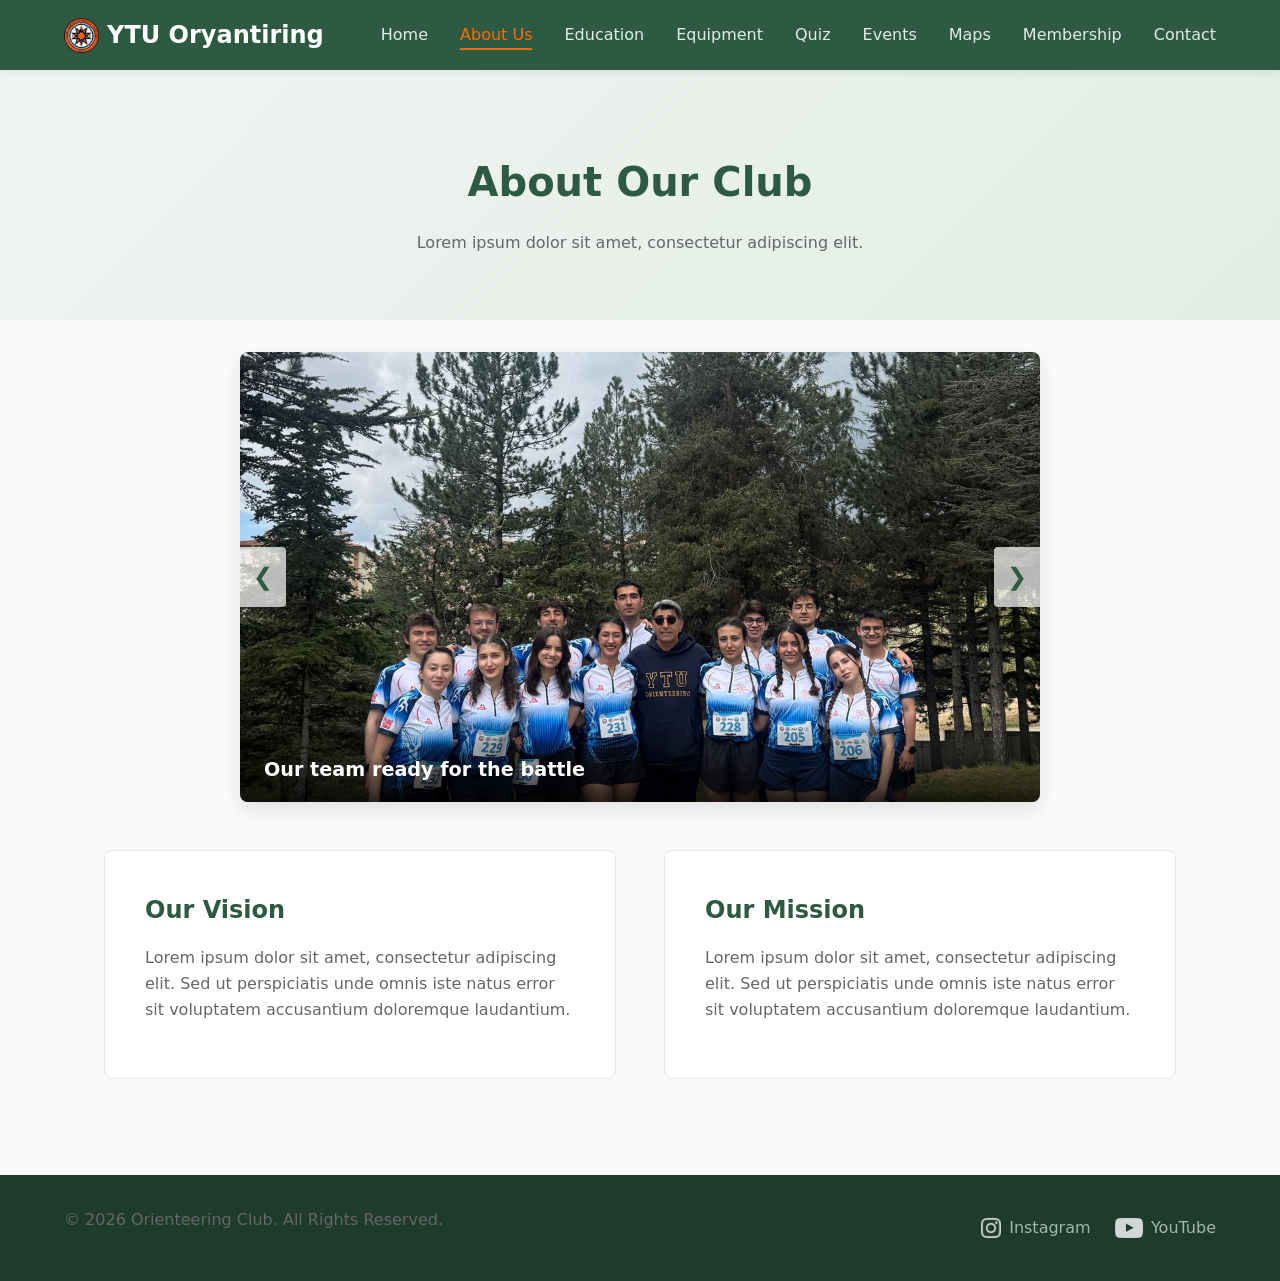
==== about.html @ f417ed13 "Update footer and add image slider on about page" ====
<!doctype html>
<html lang="en">
  <head>
    <meta charset="UTF-8" />
    <meta name="viewport" content="width=device-width, initial-scale=1.0" />
    <meta
      name="description"
      content="Learn more about our Orienteering Club, our vision, mission, and the team."
    />
    <title>Orienteering Club - About Us</title>
    <link rel="stylesheet" href="css/style.css" />
  </head>
  <body>
    <div id="global-header"></div>

    <main id="main-content">
      <section class="about-header">
        <h1>About Our Club</h1>
        <p>Lorem ipsum dolor sit amet, consectetur adipiscing elit.</p>
      </section>

      <section class="club-gallery">
        <div class="slider-container">
          <div class="slider-wrapper">
            <div class="slide">
              <img src="assets/images/event-team.jpeg" alt="Club Activity 1" />
              <div class="slide-caption">Our team ready for the battle</div>
            </div>
            <div class="slide">
              <img src="assets/images/stand-day.jpeg" alt="Club Activity 2" />
              <div class="slide-caption">Meet us at our stand</div>
            </div>
            <div class="slide">
              <img src="assets/images/together.jpeg" alt="Club Activity 3" />
              <div class="slide-caption">Being closer with Nature</div>
            </div>
            <div class="slide">
              <img
                src="assets/images/ytu-orienting-maps.jpeg"
                alt="Club Activity 4"
              />
              <div class="slide-caption">Lets catch the flag !</div>
            </div>
          </div>

          <button class="slider-btn btn-left" aria-label="Previous Slide">
            &#10094;
          </button>
          <button class="slider-btn btn-right" aria-label="Next Slide">
            &#10095;
          </button>
        </div>
      </section>

      <section class="vision-mission">
        <div class="vision">
          <h2>Our Vision</h2>
          <p>
            Lorem ipsum dolor sit amet, consectetur adipiscing elit. Sed ut
            perspiciatis unde omnis iste natus error sit voluptatem accusantium
            doloremque laudantium.
          </p>
        </div>
        <div class="mission">
          <h2>Our Mission</h2>
          <p>
            Lorem ipsum dolor sit amet, consectetur adipiscing elit. Sed ut
            perspiciatis unde omnis iste natus error sit voluptatem accusantium
            doloremque laudantium.
          </p>
        </div>
      </section>
    </main>

    <div id="global-footer"></div>

    <script src="js/main.js"></script>
    <script src="js/about.js"></script>
  </body>
</html>
---- css/style.css ----
/* ==========================================================================
   1. DESIGN SYSTEM VARIABLES & RESET
   ========================================================================== */
:root {
  /* Color Palette (Outdoor & Orienteering Theme) */
  --primary-color: #2e5a44; /* Forest Green */
  --primary-dark: #1e3b2d;
  --accent-color: #ff6b00; /* Control Flag Orange */
  --accent-hover: #e05e00;
  --bg-color: #fafafa; /* Clean light grey */
  --surface-color: #ffffff;
  --text-color: #333333; /* Charcoal for readability */
  --text-muted: #666666;
  --border-color: #e5e7eb;

  /* Typography & Layout defaults */
  --font-main: "Inter", system-ui, -apple-system, sans-serif;
  --border-radius: 8px;
  --transition-speed: 0.3s;
  --max-width: 1200px;
}

* {
  margin: 0;
  padding: 0;
  box-sizing: border-box;
}

html {
  scroll-behavior: smooth;
}

body {
  font-family: var(--font-main);
  background-color: var(--bg-color);
  color: var(--text-color);
  line-height: 1.6;
  display: flex;
  flex-direction: column;
  min-height: 100vh; /* Keeps footer at bottom */
}

#main-content {
  flex: 1;
  padding-bottom: 4rem;
}

/* ==========================================================================
   2. GLOBAL COMPONENTS (Buttons, Typography, Headers)
   ========================================================================== */
h1,
h2,
h3,
h4 {
  color: var(--primary-color);
  margin-bottom: 1rem;
  font-weight: 700;
}

p {
  margin-bottom: 1rem;
  color: var(--text-muted);
}

/* Reusable Buttons */
.btn {
  display: inline-block;
  padding: 0.8rem 1.6rem;
  font-size: 1rem;
  font-weight: 600;
  text-decoration: none;
  border-radius: var(--border-radius);
  transition:
    background var(--transition-speed),
    transform var(--transition-speed);
  cursor: pointer;
  border: none;
  text-align: center;
}

.btn-primary {
  background-color: var(--accent-color);
  color: white;
}

.btn-primary:hover {
  background-color: var(--accent-hover);
  transform: translateY(-2px);
}

.btn-secondary {
  background-color: transparent;
  color: white;
  border: 2px solid white;
  margin-left: 1rem;
}

.btn-secondary:hover {
  background-color: white;
  color: var(--primary-color);
  transform: translateY(-2px);
}

/* Generic Header Section for Inner Pages */
.about-header,
.education-header,
.tools-intro,
.events-header,
.gallery-header,
.membership-header,
.contact-header {
  text-align: center;
  padding: 5rem 5% 3rem;
  background: linear-gradient(135deg, #f0f4f1 0%, #e2ede5 100%);
  margin-bottom: 2rem;
}

.about-header h1,
.education-header h1,
.tools-intro h1,
.events-header h1,
.gallery-header h1,
.membership-header h1,
.contact-header h1 {
  font-size: 2.5rem;
}

/* ==========================================================================
   3. GLOBAL HEADER & NAVBAR (CSS Flexbox)
   ========================================================================== */
header {
  background-color: var(--primary-color);
  padding: 1rem 5%;
  display: flex;
  justify-content: space-between;
  align-items: center;
  position: sticky;
  top: 0px;
  z-index: 1000;
  box-shadow: 0 4px 6px rgba(0, 0, 0, 0.05);
}

.navbar-logo a {
  color: white;
  text-decoration: none;
  font-size: 1.5rem;
  font-weight: bold;
  display: flex;
  align-items: center;
  gap: 0.5rem;
}

.nav-links {
  list-style: none;
  display: flex;
  gap: 2rem;
}

.nav-links a {
  color: #e2ede5;
  text-decoration: none;
  font-weight: 500;
  font-size: 1rem;
  transition: color var(--transition-speed);
}

.nav-links a:hover {
  color: var(--accent-color);
}

.hamburger-menu {
  display: none;
  background: none;
  border: none;
  cursor: pointer;
}

.hamburger-menu span {
  display: block;
  width: 25px;
  height: 3px;
  background-color: white;
  margin: 5px 0;
  transition: var(--transition-speed);
}

/* ==========================================================================
   4. HOME PAGE (`index.html`)
   ========================================================================== */
.hero-section {
  background:
    linear-gradient(rgba(46, 90, 68, 0.85), rgba(30, 59, 45, 0.9)),
    url("../assets/images/main-background.jpg") no-repeat center / cover;
  color: white;
  padding: 8rem 5%;
  text-align: center;
}

.hero-content {
  max-width: var(--max-width);
  margin: 0 auto;
}

.hero-content h1 {
  color: white;
  font-size: 3rem;
  margin-bottom: 1.5rem;
}

.hero-content p {
  color: #d1e2d8;
  font-size: 1.2rem;
  max-width: 700px;
  margin: 0 auto 2.5rem;
}

.features-section {
  max-width: var(--max-width);
  margin: 4rem auto;
  padding: 0 5%;
  text-align: center;
}

.features-container {
  display: flex;
  gap: 2rem;
  margin-top: 2.5rem;
}

.feature-card {
  background-color: var(--surface-color);
  padding: 2.5rem 1.5rem;
  border-radius: var(--border-radius);
  flex: 1;
  box-shadow: 0 4px 6px rgba(0, 0, 0, 0.02);
  border: 1px solid var(--border-color);
}

/* ==========================================================================
   5. ABOUT & EDUCATION & BENEFITS
   ========================================================================== */
.vision-mission,
.contact-container {
  max-width: var(--max-width);
  margin: 2rem auto;
  padding: 0 5%;
  display: flex;
  gap: 3rem;
}

.vision,
.mission,
.benefits-section {
  background: var(--surface-color);
  padding: 2.5rem;
  border-radius: var(--border-radius);
  flex: 1;
  border: 1px solid var(--border-color);
}

.edu-article {
  max-width: 800px;
  margin: 0 auto 2.5rem;
  padding: 0 5%;
}

.edu-article h2 {
  border-bottom: 2px solid var(--border-color);
  padding-bottom: 0.5rem;
}

.benefits-section ul,
.edu-article ul {
  margin-left: 1.5rem;
  margin-bottom: 1.5rem;
}

.cta-container {
  margin-top: 2rem;
  text-align: center;
}

/* ==========================================================================
   6. EQUIPMENT & MAP GALLERY (CSS Grid)
   ========================================================================== */
.tools-grid,
.maps-grid {
  display: grid;
  grid-template-columns: repeat(auto-fit, minmax(280px, 1fr));
  gap: 2.5rem;
  max-width: var(--max-width);
  margin: 0 auto;
  padding: 0 5%;
}

.tool-card,
.map-item {
  background: var(--surface-color);
  border-radius: var(--border-radius);
  padding: 1.5rem;
  border: 1px solid var(--border-color);
  transition:
    transform var(--transition-speed),
    box-shadow var(--transition-speed);
}

.tool-card:hover,
.map-item:hover {
  transform: translateY(-5px);
  box-shadow: 0 10px 20px rgba(0, 0, 0, 0.05);
}

.tool-card img,
.map-item img {
  width: 100%;
  height: 200px;
  object-fit: cover;
  border-radius: calc(var(--border-radius) - 2px);
  margin-bottom: 1.2rem;
}

/* ==========================================================================
   7. EVENTS & AGENDA
   ========================================================================== */
.events-list {
  max-width: 800px;
  margin: 0 auto;
  padding: 0 5%;
}

.event-card {
  background: var(--surface-color);
  padding: 2rem;
  border-radius: var(--border-radius);
  margin-bottom: 1.5rem;
  border-left: 5px solid var(--primary-color);
  box-shadow: 0 2px 4px rgba(0, 0, 0, 0.02);
}

.event-date {
  display: inline-block;
  background-color: #e2ede5;
  color: var(--primary-color);
  padding: 0.2rem 0.6rem;
  font-size: 0.85rem;
  font-weight: 600;
  border-radius: 4px;
  margin-bottom: 0.8rem;
}

/* ==========================================================================
   8. INTERACTIVE QUIZ AREA
   ========================================================================== */
.quiz-section {
  max-width: 650px;
  margin: 4rem auto;
  padding: 0 5%;
}

.quiz-card,
.quiz-result {
  background: var(--surface-color);
  padding: 3rem 2rem;
  border-radius: var(--border-radius);
  box-shadow: 0 10px 25px rgba(0, 0, 0, 0.05);
  border: 1px solid var(--border-color);
  text-align: center;
}

.question-text {
  font-size: 1.2rem;
  font-weight: 600;
  margin: 1.5rem 0 2rem;
  color: var(--primary-color);
}

.options-container {
  display: flex;
  flex-direction: column;
  gap: 1rem;
}

.btn-option {
  background-color: var(--bg-color);
  border: 2px solid var(--border-color);
  padding: 1rem;
  font-size: 1rem;
  font-weight: 500;
  border-radius: var(--border-radius);
  cursor: pointer;
  text-align: left;
  transition: all var(--transition-speed);
}

.btn-option:hover:not(:disabled) {
  background-color: #e2ede5;
  border-color: var(--primary-color);
}

.score-display {
  font-size: 1.5rem;
  margin: 1rem 0;
}

/* ==========================================================================
   9. FORMS & CONTACT (Membership Register & Direct Messages)
   ========================================================================== */
.form-section,
.thank-you-section {
  max-width: 550px;
  margin: 4rem auto;
  background: var(--surface-color);
  padding: 3rem 2.5rem;
  border-radius: var(--border-radius);
  box-shadow: 0 10px 25px rgba(0, 0, 0, 0.03);
  border: 1px solid var(--border-color);
}

.form-group {
  margin-bottom: 1.5rem;
}

.form-group label {
  display: block;
  margin-bottom: 0.5rem;
  font-weight: 600;
  font-size: 0.95rem;
}

.form-group input {
  width: 100%;
  padding: 0.8rem;
  border: 2px solid var(--border-color);
  border-radius: var(--border-radius);
  font-family: var(--font-main);
  font-size: 1rem;
  transition: border-color var(--transition-speed);
}

.form-group input:focus {
  outline: none;
  border-color: var(--primary-color);
}

.form-section .btn {
  width: 100%;
  margin-top: 1rem;
}

.contact-info,
.contact-form-placeholder {
  background: var(--surface-color);
  padding: 2rem;
  border-radius: var(--border-radius);
  border: 1px solid var(--border-color);
  flex: 1;
}

/* ==========================================================================
   10. GLOBAL FOOTER (Updated for Icon Alignment)
   ========================================================================== */
footer {
    background-color: var(--primary-dark);
    color: #A3B8AD;
    padding: 2rem 5%;
    margin-top: auto;
}

.footer-content {
    max-width: var(--max-width);
    margin: 0 auto;
    display: flex;
    justify-content: space-between;
    align-items: center;
}

.social-media {
    display: flex;
    gap: 1.5rem;
}

.social-media a {
    color: #A3B8AD;
    text-decoration: none;
    transition: color var(--transition-speed);
    
    /* Perubahan Utama: Menyusun ikon dan teks secara horizontal */
    display: inline-flex;  
    align-items: center;   /* Menyeimbangkan posisi vertikal ikon dan teks agar sejajar */
    gap: 0.5rem;           /* Memberikan jarak horizontal antara ikon PNG dan teks */
}

.social-media a:hover {
    color: white;
}

/* Mengontrol properti gambar ikon di dalam link */
.social-media img {
    height: 20px;          /* Mengunci tinggi ikon menjadi 20px agar proporsional dengan teks */
    width: auto;           /* Lebar otomatis menyesuaikan agar gambar tidak gepeng */
    object-fit: contain;
    opacity: 0.8;          /* Sedikit redup saat normal */
    transition: opacity var(--transition-speed);
    
    /* 💡 TIPS OPSIONAL: Jika ikon .png Anda aslinya berwarna hitam, 
       aktifkan baris kode di bawah ini untuk mengubahnya menjadi putih bersih */
    /* filter: brightness(0) invert(1); */
}

/* Efek interaksi saat menu media sosial disorot kursor */
.social-media a:hover img {
    opacity: 1;            /* Ikon menjadi terang benderang saat hover */
}

/* Penyesuaian Responsif Layar HP */
@media screen and (max-width: 768px) {
    .footer-content {
        flex-direction: column;
        gap: 1.2rem;
        text-align: center;
    }
    
    .social-media {
        justify-content: center; /* Memastikan ikon tetap di tengah layar HP */
    }
}

/* ==========================================================================
   11. RESPONSIVE DESIGN (Media Queries - Kriteria Responsive Perfect)
   ========================================================================== */
@media screen and (max-width: 768px) {
  /* Navbar Mobile view transformation */
  .nav-links {
    position: fixed;
    right: 0;
    top: 60px; /* Adjust based on your header height */
    height: calc(100vh - 60px);
    background-color: var(--primary-color);
    flex-direction: column;
    align-items: center;
    width: 75%;
    transform: translateX(100%);
    transition: transform 0.4s ease-in-out;
    padding-top: 3rem;
    box-shadow: -5px 0 15px rgba(0, 0, 0, 0.1);
  }

  .hamburger-menu {
    display: block;
  }

  /* Active state injected by main.js Toggle */
  .nav-links.nav-active {
    transform: translateX(0%);
  }

  /* Flex containers fallback to stacking layout */
  .features-container,
  .vision-mission,
  .contact-container {
    flex-direction: column;
    gap: 1.5rem;
  }

  .footer-content {
    flex-direction: column;
    gap: 1rem;
    text-align: center;
  }

  /* Adjust typography sizing for smaller viewports */
  .hero-content h1 {
    font-size: 2rem;
  }

  .about-header h1,
  .education-header h1,
  .tools-intro h1 {
    font-size: 1.8rem;
  }

  .btn-secondary {
    margin-left: 0;
    margin-top: 1rem;
    width: 100%;
  }

  .hero-content .btn {
    width: 100%;
  }
}

/* ==========================================================================
   IMAGE SLIDER COMPONENT (ABOUT PAGE)
   ========================================================================== */
.club-gallery {
  max-width: var(--max-width);
  margin: 0 auto 3rem;
  padding: 0 5%;
}

.slider-container {
  position: relative;
  max-width: 800px; /* Ukuran maksimal lebar slider */
  margin: 0 auto;
  overflow: hidden;
  border-radius: var(--border-radius);
  box-shadow: 0 8px 20px rgba(0, 0, 0, 0.1);
}

.slider-wrapper {
  display: flex;
  width: 400%; /* 4 slide = 400% */
  transition: transform 0.6s cubic-bezier(0.25, 1, 0.5, 1);
}

.slide {
  width: 25%; /* 100% dibagi 4 gambar */
  position: relative;
  height: 450px; /* Tinggi seragam untuk seluruh gambar */
}

.slide img {
  width: 100%;
  height: 100%;
  object-fit: cover; /* Gambar terpotong rapi, tidak gepeng */
}

/* Teks Keterangan di Dalam Gambar */
.slide-caption {
  position: absolute;
  bottom: 0;
  left: 0;
  right: 0;
  background: linear-gradient(transparent, rgba(0, 0, 0, 0.8));
  color: white;
  padding: 2rem 1.5rem 1rem;
  font-size: 1.2rem;
  font-weight: 600;
  text-align: left;
}

/* Tombol Navigasi Kanan-Kiri */
.slider-btn {
  position: absolute;
  top: 50%;
  transform: translateY(-50%);
  background-color: rgba(255, 255, 255, 0.7);
  color: var(--primary-color);
  border: none;
  font-size: 1.5rem;
  padding: 1rem 0.8rem;
  cursor: pointer;
  border-radius: 0 4px 4px 0;
  transition:
    background-color var(--transition-speed),
    color var(--transition-speed);
  z-index: 10;
}

.slider-btn:hover {
  background-color: var(--primary-color);
  color: white;
}

.btn-left {
  left: 0;
}

.btn-right {
  right: 0;
  border-radius: 4px 0 0 4px;
}

/* Responsif untuk Layar HP */
@media screen and (max-width: 768px) {
  .slide {
    height: 280px; /* Perkecil tinggi slider di HP */
  }
  .slide-caption {
    font-size: 1rem;
    padding: 1rem;
  }
  .slider-btn {
    padding: 0.6rem 0.4rem;
    font-size: 1.2rem;
  }
}
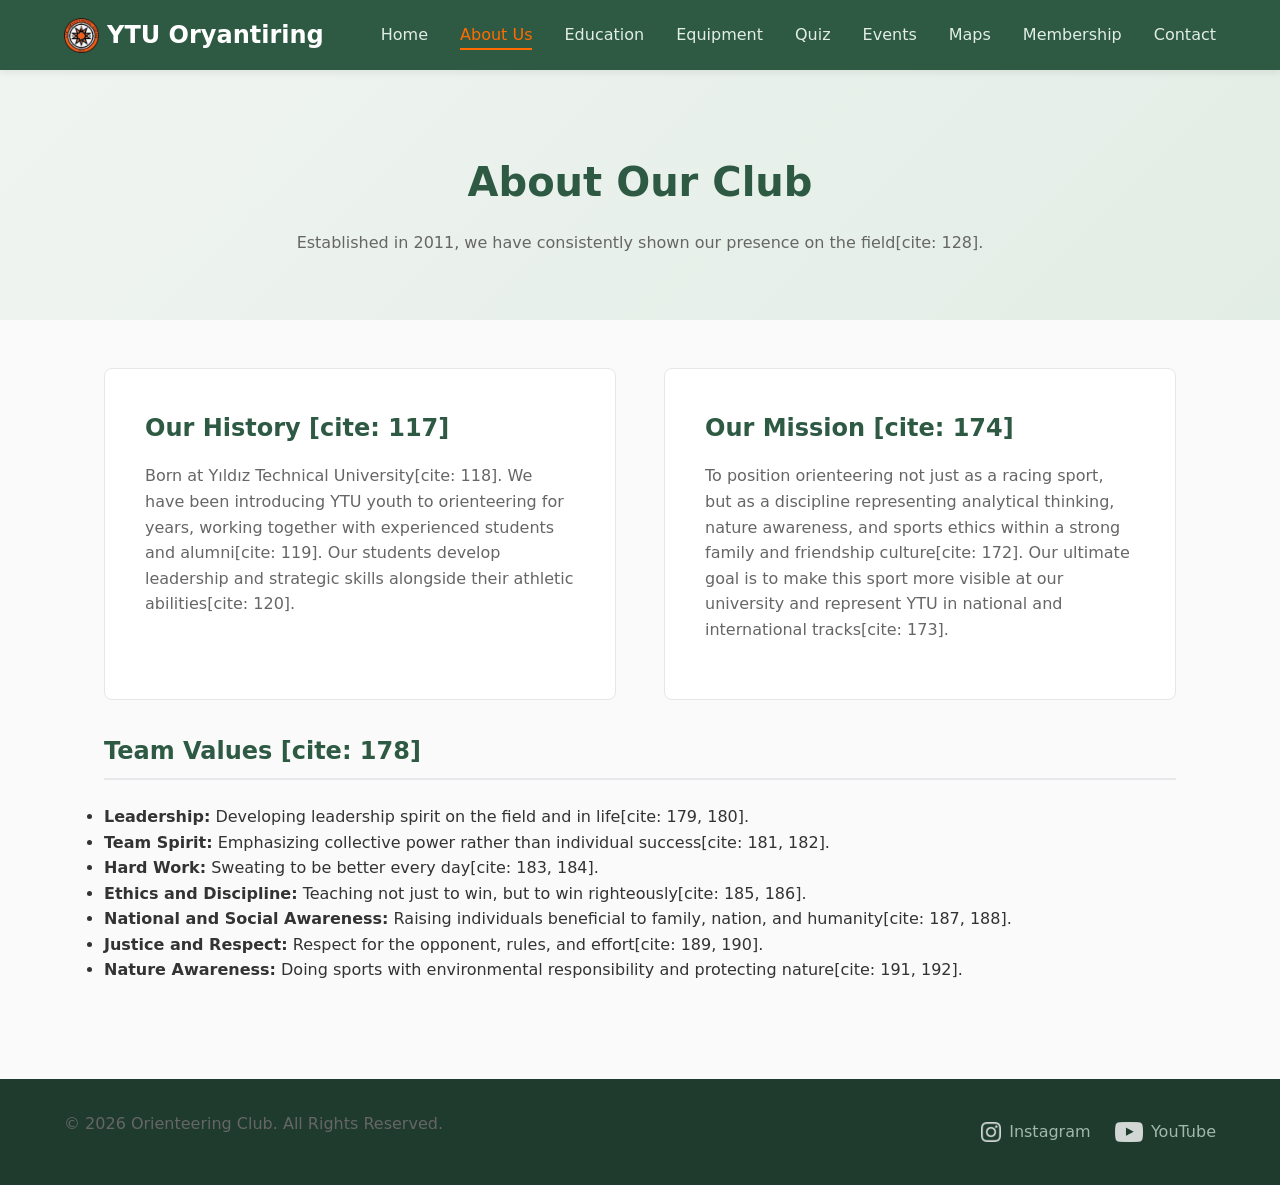
==== commit 1b3f2a57: "content update" ====
--- a/about.html
+++ b/about.html
@@ -16,59 +16,81 @@
     <main id="main-content">
       <section class="about-header">
         <h1>About Our Club</h1>
-        <p>Lorem ipsum dolor sit amet, consectetur adipiscing elit.</p>
+        <p>
+          Established in 2011, we have consistently shown our presence on the
+          field[cite: 128].
+        </p>
       </section>
 
-      <section class="club-gallery">
-        <div class="slider-container">
-          <div class="slider-wrapper">
-            <div class="slide">
-              <img src="assets/images/event-team.jpeg" alt="Club Activity 1" />
-              <div class="slide-caption">Our team ready for the battle</div>
-            </div>
-            <div class="slide">
-              <img src="assets/images/stand-day.jpeg" alt="Club Activity 2" />
-              <div class="slide-caption">Meet us at our stand</div>
-            </div>
-            <div class="slide">
-              <img src="assets/images/together.jpeg" alt="Club Activity 3" />
-              <div class="slide-caption">Being closer with Nature</div>
-            </div>
-            <div class="slide">
-              <img
-                src="assets/images/ytu-orienting-maps.jpeg"
-                alt="Club Activity 4"
-              />
-              <div class="slide-caption">Lets catch the flag !</div>
-            </div>
-          </div>
+      <section class="club-gallery"></section>
 
-          <button class="slider-btn btn-left" aria-label="Previous Slide">
-            &#10094;
-          </button>
-          <button class="slider-btn btn-right" aria-label="Next Slide">
-            &#10095;
-          </button>
+      <section class="vision-mission">
+        <div class="vision">
+          <h2>Our History [cite: 117]</h2>
+          <p>
+            Born at Yıldız Technical University[cite: 118]. We have been
+            introducing YTU youth to orienteering for years, working together
+            with experienced students and alumni[cite: 119]. Our students
+            develop leadership and strategic skills alongside their athletic
+            abilities[cite: 120].
+          </p>
+        </div>
+        <div class="mission">
+          <h2>Our Mission [cite: 174]</h2>
+          <p>
+            To position orienteering not just as a racing sport, but as a
+            discipline representing analytical thinking, nature awareness, and
+            sports ethics within a strong family and friendship culture[cite:
+            172]. Our ultimate goal is to make this sport more visible at our
+            university and represent YTU in national and international
+            tracks[cite: 173].
+          </p>
         </div>
       </section>
 
-      <section class="vision-mission">
-        <div class="vision">
-          <h2>Our Vision</h2>
-          <p>
-            Lorem ipsum dolor sit amet, consectetur adipiscing elit. Sed ut
-            perspiciatis unde omnis iste natus error sit voluptatem accusantium
-            doloremque laudantium.
-          </p>
-        </div>
-        <div class="mission">
-          <h2>Our Mission</h2>
-          <p>
-            Lorem ipsum dolor sit amet, consectetur adipiscing elit. Sed ut
-            perspiciatis unde omnis iste natus error sit voluptatem accusantium
-            doloremque laudantium.
-          </p>
-        </div>
+      <section
+        class="team-values"
+        style="max-width: 1200px; margin: 2rem auto; padding: 0 5%"
+      >
+        <h2
+          style="
+            color: var(--primary-color);
+            border-bottom: 2px solid var(--border-color);
+            padding-bottom: 0.5rem;
+          "
+        >
+          Team Values [cite: 178]
+        </h2>
+        <ul class="nested-list-container" style="margin-top: 1.5rem">
+          <li>
+            <strong>Leadership:</strong> Developing leadership spirit on the
+            field and in life[cite: 179, 180].
+          </li>
+          <li>
+            <strong>Team Spirit:</strong> Emphasizing collective power rather
+            than individual success[cite: 181, 182].
+          </li>
+          <li>
+            <strong>Hard Work:</strong> Sweating to be better every day[cite:
+            183, 184].
+          </li>
+          <li>
+            <strong>Ethics and Discipline:</strong> Teaching not just to win,
+            but to win righteously[cite: 185, 186].
+          </li>
+          <li>
+            <strong>National and Social Awareness:</strong> Raising individuals
+            beneficial to family, nation, and humanity[cite: 187, 188].
+          </li>
+          <li>
+            <strong>Justice and Respect:</strong> Respect for the opponent,
+            rules, and effort[cite: 189, 190].
+          </li>
+          <li>
+            <strong>Nature Awareness:</strong> Doing sports with environmental
+            responsibility and protecting nature[cite: 191, 192].
+          </li>
+        </ul>
       </section>
     </main>
 
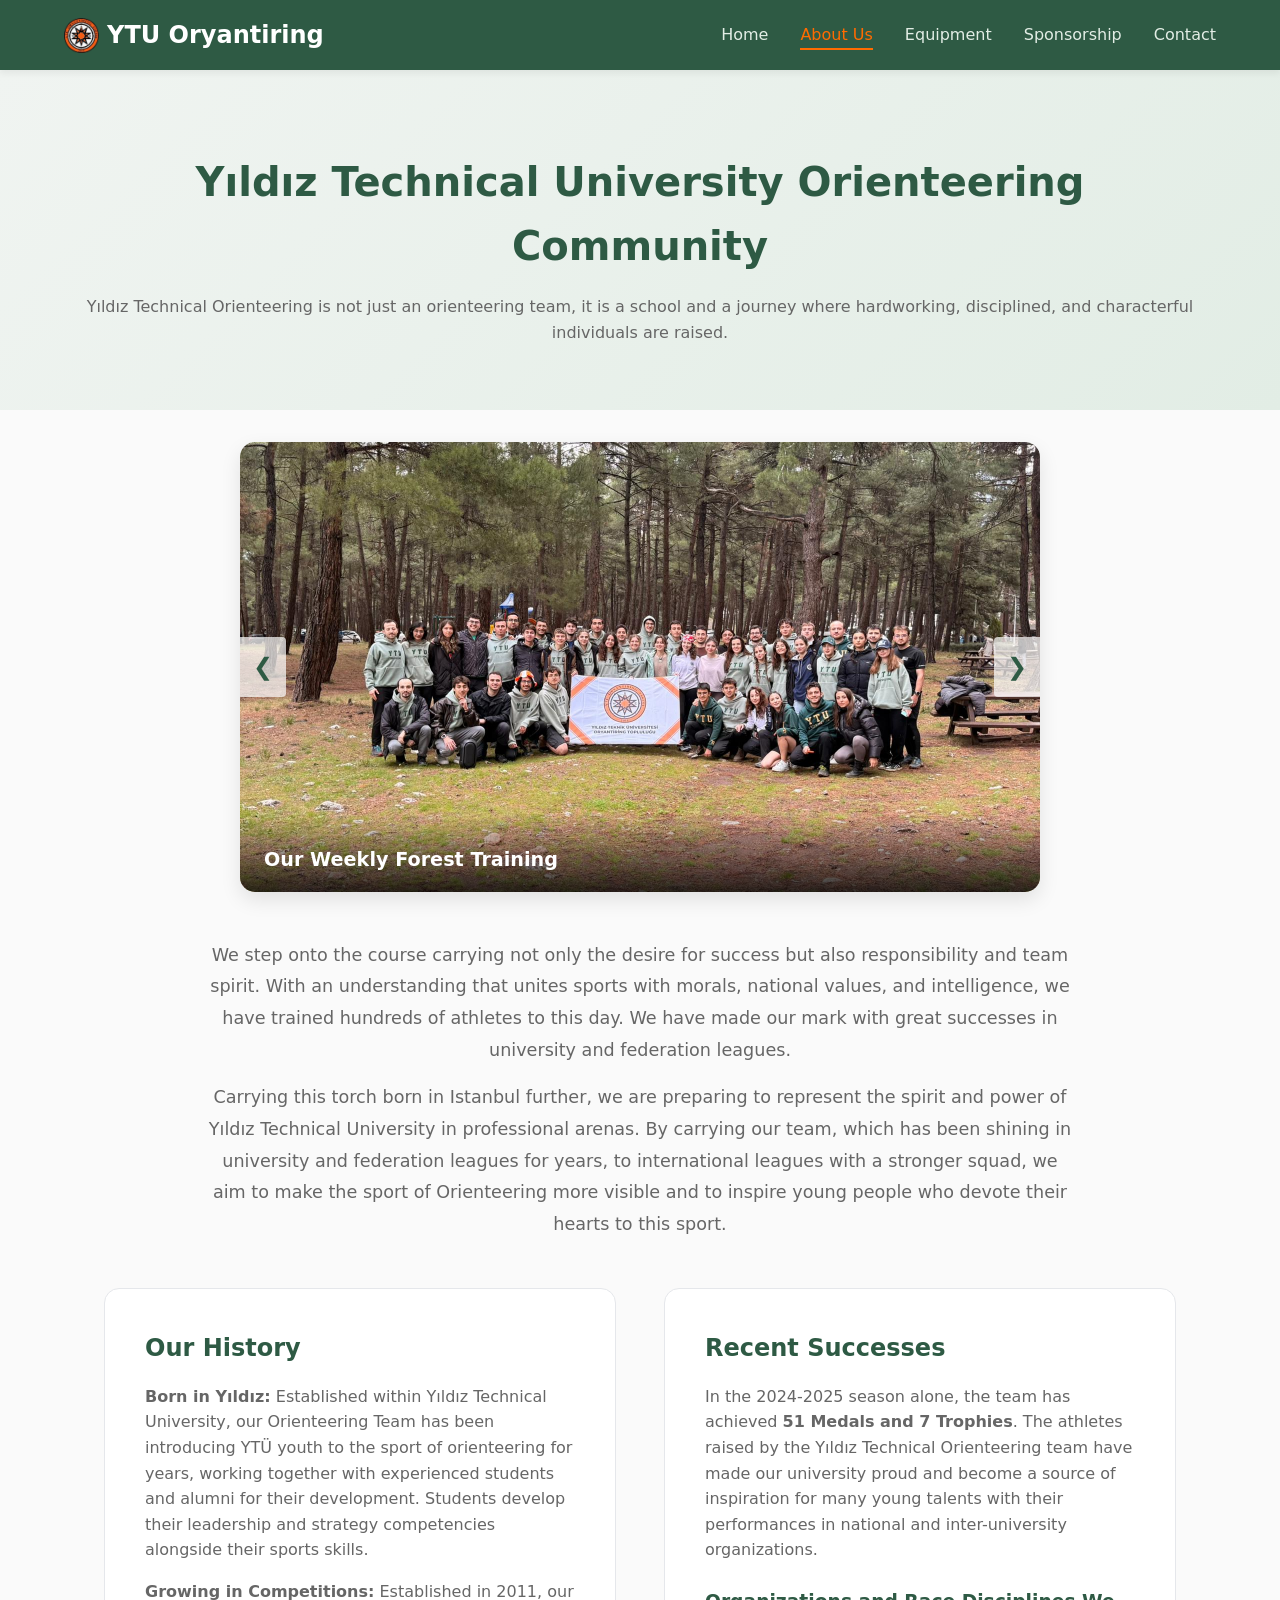
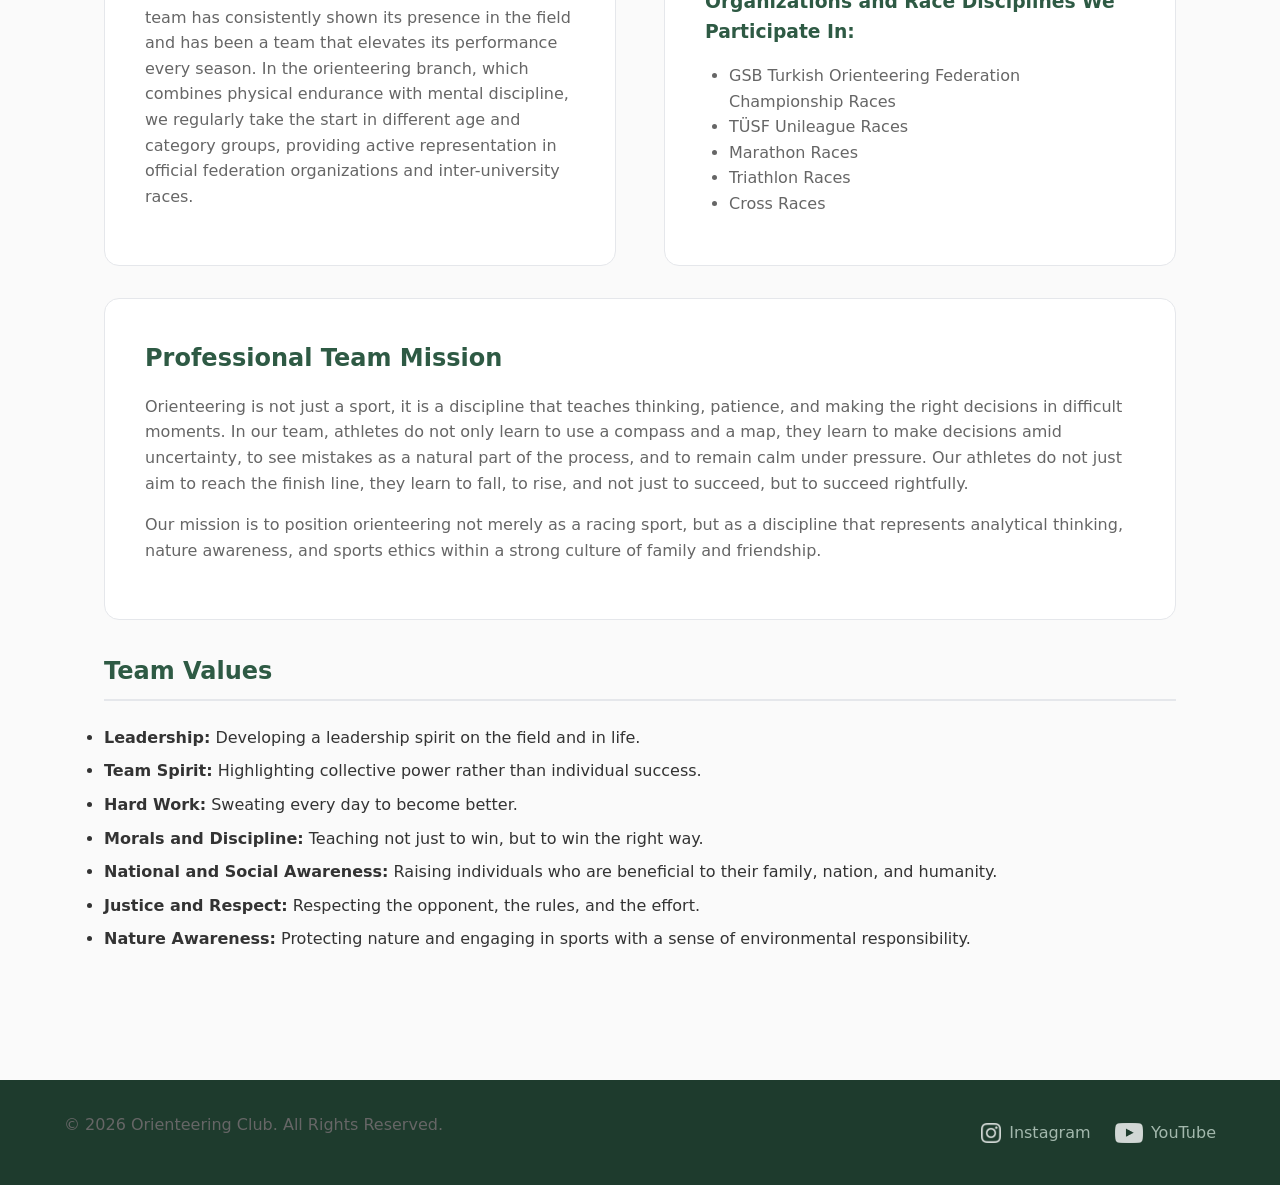
==== commit da3222ef: "last update" ====
--- a/about.html
+++ b/about.html
@@ -15,88 +15,183 @@
 
     <main id="main-content">
       <section class="about-header">
-        <h1>About Our Club</h1>
+        <h1>Yıldız Technical University Orienteering Community</h1>
         <p>
-          Established in 2011, we have consistently shown our presence on the
-          field[cite: 128].
+          Yıldız Technical Orienteering is not just an orienteering team, it is
+          a school and a journey where hardworking, disciplined, and
+          characterful individuals are raised.
         </p>
       </section>
 
-      <section class="club-gallery"></section>
+      <section class="club-gallery">
+        <div class="slider-container">
+          <div class="slider-wrapper">
+            <div class="slide">
+              <img
+                src="assets/images/team/together.jpeg"
+                alt="Our Weekly Forest Training"
+              />
+              <div class="slide-caption">Our Weekly Forest Training</div>
+            </div>
+            <div class="slide">
+              <img
+                src="assets/images/team/ytu-orienting-maps.jpeg"
+                alt="Standard IOF Map Briefing"
+              />
+              <div class="slide-caption">Standard IOF Map Briefing</div>
+            </div>
+            <div class="slide">
+              <img
+                src="assets/images/team/champion.png"
+                alt="National Championship Winners"
+              />
+              <div class="slide-caption">National Championship Winners</div>
+            </div>
+            <div class="slide">
+              <img
+                src="assets/images/team/event-team.jpeg"
+                alt="We Are Ready For The Race!"
+              />
+              <div class="slide-caption">We Are Ready For The Race!</div>
+            </div>
+            <div class="slide">
+              <img
+                src="assets/images/team/stand-day.jpeg"
+                alt="Meet us at Stand Day"
+              />
+              <div class="slide-caption">Meet us at Stand Day</div>
+            </div>
+          </div>
+          <button class="slider-btn btn-left" aria-label="Previous Slide">
+            ❮
+          </button>
+          <button class="slider-btn btn-right" aria-label="Next Slide">
+            ❯
+          </button>
+        </div>
+      </section>
+
+      <section class="page-intro">
+        <p>
+          We step onto the course carrying not only the desire for success but
+          also responsibility and team spirit. With an understanding that unites
+          sports with morals, national values, and intelligence, we have trained
+          hundreds of athletes to this day. We have made our mark with great
+          successes in university and federation leagues.
+        </p>
+        <p>
+          Carrying this torch born in Istanbul further, we are preparing to
+          represent the spirit and power of Yıldız Technical University in
+          professional arenas. By carrying our team, which has been shining in
+          university and federation leagues for years, to international leagues
+          with a stronger squad, we aim to make the sport of Orienteering more
+          visible and to inspire young people who devote their hearts to this
+          sport.
+        </p>
+      </section>
 
       <section class="vision-mission">
         <div class="vision">
-          <h2>Our History [cite: 117]</h2>
+          <h2>Our History</h2>
           <p>
-            Born at Yıldız Technical University[cite: 118]. We have been
-            introducing YTU youth to orienteering for years, working together
-            with experienced students and alumni[cite: 119]. Our students
-            develop leadership and strategic skills alongside their athletic
-            abilities[cite: 120].
+            <strong>Born in Yıldız:</strong> Established within Yıldız Technical
+            University, our Orienteering Team has been introducing YTÜ youth to
+            the sport of orienteering for years, working together with
+            experienced students and alumni for their development. Students
+            develop their leadership and strategy competencies alongside their
+            sports skills.
+          </p>
+          <p>
+            <strong>Growing in Competitions:</strong> Established in 2011, our
+            team has consistently shown its presence in the field and has been a
+            team that elevates its performance every season. In the orienteering
+            branch, which combines physical endurance with mental discipline, we
+            regularly take the start in different age and category groups,
+            providing active representation in official federation organizations
+            and inter-university races.
           </p>
         </div>
+
         <div class="mission">
-          <h2>Our Mission [cite: 174]</h2>
+          <h2>Recent Successes</h2>
           <p>
-            To position orienteering not just as a racing sport, but as a
-            discipline representing analytical thinking, nature awareness, and
-            sports ethics within a strong family and friendship culture[cite:
-            172]. Our ultimate goal is to make this sport more visible at our
-            university and represent YTU in national and international
-            tracks[cite: 173].
+            In the 2024-2025 season alone, the team has achieved
+            <strong>51 Medals and 7 Trophies</strong>. The athletes raised by
+            the Yıldız Technical Orienteering team have made our university
+            proud and become a source of inspiration for many young talents with
+            their performances in national and inter-university organizations.
+          </p>
+
+          <h3 class="org-list-title">
+            Organizations and Race Disciplines We Participate In:
+          </h3>
+          <ul class="org-list">
+            <li>GSB Turkish Orienteering Federation Championship Races</li>
+            <li>TÜSF Unileague Races</li>
+            <li>Marathon Races</li>
+            <li>Triathlon Races</li>
+            <li>Cross Races</li>
+          </ul>
+        </div>
+      </section>
+
+      <section class="vision-mission">
+        <div class="vision vision-full">
+          <h2>Professional Team Mission</h2>
+          <p>
+            Orienteering is not just a sport, it is a discipline that teaches
+            thinking, patience, and making the right decisions in difficult
+            moments. In our team, athletes do not only learn to use a compass
+            and a map, they learn to make decisions amid uncertainty, to see
+            mistakes as a natural part of the process, and to remain calm under
+            pressure. Our athletes do not just aim to reach the finish line,
+            they learn to fall, to rise, and not just to succeed, but to succeed
+            rightfully.
+          </p>
+          <p>
+            Our mission is to position orienteering not merely as a racing
+            sport, but as a discipline that represents analytical thinking,
+            nature awareness, and sports ethics within a strong culture of
+            family and friendship.
           </p>
         </div>
       </section>
 
-      <section
-        class="team-values"
-        style="max-width: 1200px; margin: 2rem auto; padding: 0 5%"
-      >
-        <h2
-          style="
-            color: var(--primary-color);
-            border-bottom: 2px solid var(--border-color);
-            padding-bottom: 0.5rem;
-          "
-        >
-          Team Values [cite: 178]
-        </h2>
-        <ul class="nested-list-container" style="margin-top: 1.5rem">
+      <section class="team-values">
+        <h2 class="section-border-title">Team Values</h2>
+        <ul class="nested-list-container">
           <li>
-            <strong>Leadership:</strong> Developing leadership spirit on the
-            field and in life[cite: 179, 180].
+            <strong>Leadership:</strong> Developing a leadership spirit on the
+            field and in life.
           </li>
           <li>
-            <strong>Team Spirit:</strong> Emphasizing collective power rather
-            than individual success[cite: 181, 182].
+            <strong>Team Spirit:</strong> Highlighting collective power rather
+            than individual success.
           </li>
           <li>
-            <strong>Hard Work:</strong> Sweating to be better every day[cite:
-            183, 184].
+            <strong>Hard Work:</strong> Sweating every day to become better.
           </li>
           <li>
-            <strong>Ethics and Discipline:</strong> Teaching not just to win,
-            but to win righteously[cite: 185, 186].
+            <strong>Morals and Discipline:</strong> Teaching not just to win,
+            but to win the right way.
           </li>
           <li>
             <strong>National and Social Awareness:</strong> Raising individuals
-            beneficial to family, nation, and humanity[cite: 187, 188].
+            who are beneficial to their family, nation, and humanity.
           </li>
           <li>
-            <strong>Justice and Respect:</strong> Respect for the opponent,
-            rules, and effort[cite: 189, 190].
+            <strong>Justice and Respect:</strong> Respecting the opponent, the
+            rules, and the effort.
           </li>
           <li>
-            <strong>Nature Awareness:</strong> Doing sports with environmental
-            responsibility and protecting nature[cite: 191, 192].
+            <strong>Nature Awareness:</strong> Protecting nature and engaging in
+            sports with a sense of environmental responsibility.
           </li>
         </ul>
       </section>
     </main>
 
     <div id="global-footer"></div>
-
     <script src="js/main.js"></script>
-    <script src="js/about.js"></script>
   </body>
 </html>
--- a/css/style.css
+++ b/css/style.css
@@ -1,21 +1,17 @@
-/* ==========================================================================
-   1. DESIGN SYSTEM VARIABLES & RESET
-   ========================================================================== */
+/*GENERAL VARIABEL*/
 :root {
-  /* Color Palette (Outdoor & Orienteering Theme) */
-  --primary-color: #2e5a44; /* Forest Green */
+  --primary-color: #2e5a44;
   --primary-dark: #1e3b2d;
-  --accent-color: #ff6b00; /* Control Flag Orange */
+  --accent-color: #ff6b00;
   --accent-hover: #e05e00;
-  --bg-color: #fafafa; /* Clean light grey */
+  --bg-color: #fafafa;
   --surface-color: #ffffff;
-  --text-color: #333333; /* Charcoal for readability */
+  --text-color: #333333;
   --text-muted: #666666;
   --border-color: #e5e7eb;
 
-  /* Typography & Layout defaults */
   --font-main: "Inter", system-ui, -apple-system, sans-serif;
-  --border-radius: 8px;
+  --border-radius: 15px;
   --transition-speed: 0.3s;
   --max-width: 1200px;
 }
@@ -24,10 +20,6 @@
   margin: 0;
   padding: 0;
   box-sizing: border-box;
-}
-
-html {
-  scroll-behavior: smooth;
 }
 
 body {
@@ -37,7 +29,7 @@
   line-height: 1.6;
   display: flex;
   flex-direction: column;
-  min-height: 100vh; /* Keeps footer at bottom */
+  min-height: 100vh;
 }
 
 #main-content {
@@ -45,13 +37,7 @@
   padding-bottom: 4rem;
 }
 
-/* ==========================================================================
-   2. GLOBAL COMPONENTS (Buttons, Typography, Headers)
-   ========================================================================== */
-h1,
-h2,
-h3,
-h4 {
+h1, h2, h3, h4 {
   color: var(--primary-color);
   margin-bottom: 1rem;
   font-weight: 700;
@@ -62,7 +48,7 @@
   color: var(--text-muted);
 }
 
-/* Reusable Buttons */
+/* BUTTONS */
 .btn {
   display: inline-block;
   padding: 0.8rem 1.6rem;
@@ -70,9 +56,7 @@
   font-weight: 600;
   text-decoration: none;
   border-radius: var(--border-radius);
-  transition:
-    background var(--transition-speed),
-    transform var(--transition-speed);
+  transition: background var(--transition-speed), transform var(--transition-speed);
   cursor: pointer;
   border: none;
   text-align: center;
@@ -101,7 +85,16 @@
   transform: translateY(-2px);
 }
 
-/* Generic Header Section for Inner Pages */
+.btn-full {
+  width: 100%;
+}
+
+.btn-large {
+  padding: 1rem 2rem;
+  font-size: 1.1rem;
+}
+
+/* GLOBAL HEADERS & TYPOGRAPHY */
 .about-header,
 .education-header,
 .tools-intro,
@@ -125,18 +118,35 @@
   font-size: 2.5rem;
 }
 
-/* ==========================================================================
-   3. GLOBAL HEADER & NAVBAR (CSS Flexbox)
-   ========================================================================== */
+.section-border-title {
+  color: var(--primary-color);
+  border-bottom: 2px solid var(--border-color);
+  padding-bottom: 0.5rem;
+  font-size: 1.5rem;
+}
+
+.page-intro {
+  max-width: 1000px;
+  margin: 0 auto 3rem;
+  padding: 0 5%;
+  text-align: center;
+  font-size: 1.1rem;
+  line-height: 1.8;
+}
+
+/* NAVBAR */
+#global-header {
+  position: sticky;
+  top: 0;
+  z-index: 1000;
+}
+
 header {
   background-color: var(--primary-color);
   padding: 1rem 5%;
   display: flex;
   justify-content: space-between;
   align-items: center;
-  position: sticky;
-  top: 0px;
-  z-index: 1000;
   box-shadow: 0 4px 6px rgba(0, 0, 0, 0.05);
 }
 
@@ -148,6 +158,10 @@
   display: flex;
   align-items: center;
   gap: 0.5rem;
+}
+
+.nav-logo-img {
+  width: 35px;
 }
 
 .nav-links {
@@ -184,12 +198,9 @@
   transition: var(--transition-speed);
 }
 
-/* ==========================================================================
-   4. HOME PAGE (`index.html`)
-   ========================================================================== */
+/* HOME PAGE (index.html) */
 .hero-section {
-  background:
-    linear-gradient(rgba(46, 90, 68, 0.85), rgba(30, 59, 45, 0.9)),
+  background: linear-gradient(rgba(46, 90, 68, 0.85), rgba(30, 59, 45, 0.9)),
     url("../assets/images/main-background.jpg") no-repeat center / cover;
   color: white;
   padding: 8rem 5%;
@@ -236,9 +247,7 @@
   border: 1px solid var(--border-color);
 }
 
-/* ==========================================================================
-   5. ABOUT & EDUCATION & BENEFITS
-   ========================================================================== */
+/* ABOUT & SPONSORSHIP (Flexbox & Lists) */
 .vision-mission,
 .contact-container {
   max-width: var(--max-width);
@@ -249,8 +258,7 @@
 }
 
 .vision,
-.mission,
-.benefits-section {
+.mission {
   background: var(--surface-color);
   padding: 2.5rem;
   border-radius: var(--border-radius);
@@ -258,162 +266,143 @@
   border: 1px solid var(--border-color);
 }
 
-.edu-article {
-  max-width: 800px;
-  margin: 0 auto 2.5rem;
+.vision-full {
+  flex: 100%;
+}
+
+.org-list-title {
+  margin-top: 1.5rem;
+  color: var(--primary-color);
+}
+
+.org-list {
+  margin-left: 1.5rem;
+  line-height: 1.6;
+  color: var(--text-muted);
+}
+
+.team-values {
+  max-width: 1200px;
+  margin: 0 auto 4rem;
   padding: 0 5%;
 }
 
-.edu-article h2 {
-  border-bottom: 2px solid var(--border-color);
-  padding-bottom: 0.5rem;
-}
-
-.benefits-section ul,
-.edu-article ul {
-  margin-left: 1.5rem;
-  margin-bottom: 1.5rem;
-}
-
-.cta-container {
-  margin-top: 2rem;
-  text-align: center;
-}
-
-/* ==========================================================================
-   6. EQUIPMENT & MAP GALLERY (CSS Grid)
-   ========================================================================== */
-.tools-grid,
-.maps-grid {
-  display: grid;
-  grid-template-columns: repeat(auto-fit, minmax(280px, 1fr));
-  gap: 2.5rem;
+.nested-list-container {
+  margin-top: 1.5rem;
+}
+
+.nested-list-container li {
+  margin-bottom: 0.5rem;
+}
+
+.cta-container-bottom {
+  margin-bottom: 4rem;
+  text-align: center;
+}
+
+.cta-text {
+  margin-bottom: 1rem;
+  font-weight: 600;
+  color: var(--primary-color);
+}
+
+/* IMAGE SLIDER COMPONENT */
+.club-gallery {
   max-width: var(--max-width);
-  margin: 0 auto;
+  margin: 0 auto 3rem;
   padding: 0 5%;
 }
 
-.tool-card,
-.map-item {
-  background: var(--surface-color);
-  border-radius: var(--border-radius);
-  padding: 1.5rem;
-  border: 1px solid var(--border-color);
-  transition:
-    transform var(--transition-speed),
-    box-shadow var(--transition-speed);
-}
-
-.tool-card:hover,
-.map-item:hover {
-  transform: translateY(-5px);
-  box-shadow: 0 10px 20px rgba(0, 0, 0, 0.05);
-}
-
-.tool-card img,
-.map-item img {
-  width: 100%;
-  height: 200px;
-  object-fit: cover;
-  border-radius: calc(var(--border-radius) - 2px);
-  margin-bottom: 1.2rem;
-}
-
-/* ==========================================================================
-   7. EVENTS & AGENDA
-   ========================================================================== */
-.events-list {
+.slider-container {
+  position: relative;
   max-width: 800px;
   margin: 0 auto;
-  padding: 0 5%;
-}
-
-.event-card {
-  background: var(--surface-color);
-  padding: 2rem;
-  border-radius: var(--border-radius);
-  margin-bottom: 1.5rem;
-  border-left: 5px solid var(--primary-color);
-  box-shadow: 0 2px 4px rgba(0, 0, 0, 0.02);
-}
-
-.event-date {
-  display: inline-block;
-  background-color: #e2ede5;
-  color: var(--primary-color);
-  padding: 0.2rem 0.6rem;
-  font-size: 0.85rem;
-  font-weight: 600;
-  border-radius: 4px;
-  margin-bottom: 0.8rem;
-}
-
-/* ==========================================================================
-   8. INTERACTIVE QUIZ AREA
-   ========================================================================== */
-.quiz-section {
-  max-width: 650px;
-  margin: 4rem auto;
-  padding: 0 5%;
-}
-
-.quiz-card,
-.quiz-result {
-  background: var(--surface-color);
-  padding: 3rem 2rem;
-  border-radius: var(--border-radius);
-  box-shadow: 0 10px 25px rgba(0, 0, 0, 0.05);
-  border: 1px solid var(--border-color);
-  text-align: center;
-}
-
-.question-text {
+  overflow: hidden;
+  border-radius: var(--border-radius);
+  box-shadow: 0 8px 20px rgba(0, 0, 0, 0.1);
+}
+
+.slider-wrapper {
+  display: flex;
+  width: 500%;
+  transition: transform 0.6s cubic-bezier(0.25, 1, 0.5, 1);
+}
+
+.slide {
+  width: 25%;
+  position: relative;
+  height: 450px;
+}
+
+.slide img {
+  width: 100%;
+  height: 100%;
+  object-fit: cover;
+}
+
+.slide-caption {
+  position: absolute;
+  bottom: 0;
+  left: 0;
+  right: 0;
+  background: linear-gradient(transparent, rgba(0, 0, 0, 0.8));
+  color: white;
+  padding: 2rem 1.5rem 1rem;
   font-size: 1.2rem;
   font-weight: 600;
-  margin: 1.5rem 0 2rem;
-  color: var(--primary-color);
-}
-
-.options-container {
+  text-align: left;
+}
+
+.slider-btn {
+  position: absolute;
+  top: 50%;
+  transform: translateY(-50%);
+  background-color: rgba(255, 255, 255, 0.7);
+  color: var(--primary-color);
+  border: none;
+  font-size: 1.5rem;
+  padding: 1rem 0.8rem;
+  cursor: pointer;
+  border-radius: 0 4px 4px 0;
+  transition: background-color var(--transition-speed), color var(--transition-speed);
+  z-index: 10;
+}
+
+.slider-btn:hover {
+  background-color: var(--primary-color);
+  color: white;
+}
+
+.btn-left { left: 0; }
+.btn-right { right: 0; border-radius: 4px 0 0 4px; }
+
+/* FORMS, CONTACT & CONFIRMATION */
+.contact-info,
+.contact-form-placeholder {
+  flex: 1;
+}
+
+.contact-form-placeholder,
+.contact-info-card {
+  background-color: var(--surface-color);
+  padding: 2.5rem;
+  border-radius: var(--border-radius);
+  border: 1px solid var(--border-color);
+  box-shadow: 0 4px 6px rgba(0, 0, 0, 0.02);
+}
+
+.contact-info {
   display: flex;
   flex-direction: column;
-  gap: 1rem;
-}
-
-.btn-option {
-  background-color: var(--bg-color);
-  border: 2px solid var(--border-color);
-  padding: 1rem;
-  font-size: 1rem;
-  font-weight: 500;
-  border-radius: var(--border-radius);
-  cursor: pointer;
-  text-align: left;
-  transition: all var(--transition-speed);
-}
-
-.btn-option:hover:not(:disabled) {
-  background-color: #e2ede5;
-  border-color: var(--primary-color);
-}
-
-.score-display {
-  font-size: 1.5rem;
-  margin: 1rem 0;
-}
-
-/* ==========================================================================
-   9. FORMS & CONTACT (Membership Register & Direct Messages)
-   ========================================================================== */
-.form-section,
-.thank-you-section {
-  max-width: 550px;
-  margin: 4rem auto;
-  background: var(--surface-color);
-  padding: 3rem 2.5rem;
-  border-radius: var(--border-radius);
-  box-shadow: 0 10px 25px rgba(0, 0, 0, 0.03);
-  border: 1px solid var(--border-color);
+}
+
+.contact-form-title {
+  margin-bottom: 0.5rem;
+}
+
+.contact-form-desc {
+  margin-bottom: 1.5rem;
+  font-size: 0.95rem;
 }
 
 .form-group {
@@ -427,7 +416,8 @@
   font-size: 0.95rem;
 }
 
-.form-group input {
+.form-group input,
+.form-group textarea {
   width: 100%;
   padding: 0.8rem;
   border: 2px solid var(--border-color);
@@ -437,124 +427,217 @@
   transition: border-color var(--transition-speed);
 }
 
-.form-group input:focus {
+.form-group input:focus,
+.form-group textarea:focus {
   outline: none;
   border-color: var(--primary-color);
 }
 
-.form-section .btn {
+.contact-list {
+  list-style: none;
+  padding: 0;
+  line-height: 2;
+}
+
+.contact-link {
+  color: var(--text-color);
+  text-decoration: none;
+  transition: color 0.3s;
+}
+
+.contact-link:hover {
+  color: var(--accent-color);
+}
+
+.map-container {
+  margin-top: 2rem;
+  flex-grow: 1;
+}
+
+.map-iframe {
+  border: 0;
+  border-radius: 8px;
+  min-height: 300px;
+  box-shadow: 0 4px 6px rgba(0, 0, 0, 0.05);
   width: 100%;
-  margin-top: 1rem;
-}
-
-.contact-info,
-.contact-form-placeholder {
+  height: 100%;
+}
+
+.thank-you-section {
+  text-align: center;
+  max-width: 600px;
+  margin: 4rem auto;
   background: var(--surface-color);
-  padding: 2rem;
-  border-radius: var(--border-radius);
+  padding: 3rem 2.5rem;
+  border-radius: var(--border-radius);
+  box-shadow: 0 10px 25px rgba(0, 0, 0, 0.03);
   border: 1px solid var(--border-color);
-  flex: 1;
-}
-
-/* ==========================================================================
-   10. GLOBAL FOOTER (Updated for Icon Alignment)
-   ========================================================================== */
+}
+
+.thank-you-title {
+  color: var(--primary-color);
+  font-size: 2.5rem;
+  margin-bottom: 1rem;
+}
+
+.thank-you-desc {
+  font-size: 1.1rem;
+  color: var(--text-muted);
+  margin-bottom: 2.5rem;
+  line-height: 1.6;
+}
+
+/* INTERACTIVE EQUIPMENT TABLE */
+.equipment-table-container {
+  max-width: 900px;
+  margin: 0 auto 4rem;
+  padding: 0 5%;
+  overflow-x: auto;
+}
+
+.equipment-table {
+  width: 100%;
+  border-collapse: collapse;
+  background-color: var(--surface-color);
+  box-shadow: 0 4px 6px rgba(0,0,0,0.05);
+  border-radius: var(--border-radius);
+  overflow: hidden;
+}
+
+.equipment-table th {
+  background-color: var(--primary-dark);
+  color: white;
+  padding: 1.2rem;
+  text-align: left;
+}
+
+.equipment-table td {
+  padding: 1rem;
+  border-bottom: 1px solid var(--border-color);
+  vertical-align: middle;
+}
+
+.category-header {
+  text-transform: uppercase;
+  text-align: center;
+  background-color: #E2EDE5;
+  font-weight: bold;
+  color: var(--primary-color);
+}
+
+.category-header h2 {
+  margin: 0;
+}
+
+.eq-img {
+  width: 100px;
+  height: 100px;
+  object-fit: cover;
+  border-radius: 4px;
+  border: 1px solid var(--border-color);
+}
+
+.eq-title {
+  font-weight: 600;
+  font-size: 1.1rem;
+  color: var(--text-color);
+}
+
+.eq-desc {
+  background-color: #F9FAFB;
+  color: var(--text-muted);
+  font-size: 0.95rem;
+  padding: 1.5rem !important;
+  border-left: 4px solid var(--accent-color);
+}
+
+.toggle-btn {
+  width: 100px;
+  padding: 0.5rem 1rem;
+  font-size: 0.9rem;
+  margin: 0;
+  color: var(--primary-color);
+  border-color: var(--primary-color);
+}
+
+.toggle-btn.btn-active {
+  background-color: var(--primary-color);
+  color: white;
+}
+
+/* GLOBAL FOOTER */
 footer {
-    background-color: var(--primary-dark);
-    color: #A3B8AD;
-    padding: 2rem 5%;
-    margin-top: auto;
+  background-color: var(--primary-dark);
+  color: #A3B8AD;
+  padding: 2rem 5%;
+  margin-top: auto;
 }
 
 .footer-content {
-    max-width: var(--max-width);
-    margin: 0 auto;
-    display: flex;
-    justify-content: space-between;
-    align-items: center;
+  max-width: var(--max-width);
+  margin: 0 auto;
+  display: flex;
+  justify-content: space-between;
+  align-items: center;
 }
 
 .social-media {
-    display: flex;
-    gap: 1.5rem;
+  display: flex;
+  gap: 1.5rem;
 }
 
 .social-media a {
-    color: #A3B8AD;
-    text-decoration: none;
-    transition: color var(--transition-speed);
-    
-    /* Perubahan Utama: Menyusun ikon dan teks secara horizontal */
-    display: inline-flex;  
-    align-items: center;   /* Menyeimbangkan posisi vertikal ikon dan teks agar sejajar */
-    gap: 0.5rem;           /* Memberikan jarak horizontal antara ikon PNG dan teks */
+  color: #A3B8AD;
+  text-decoration: none;
+  transition: color var(--transition-speed);
+  display: inline-flex;  
+  align-items: center;
+  gap: 0.5rem;
 }
 
 .social-media a:hover {
-    color: white;
-}
-
-/* Mengontrol properti gambar ikon di dalam link */
-.social-media img {
-    height: 20px;          /* Mengunci tinggi ikon menjadi 20px agar proporsional dengan teks */
-    width: auto;           /* Lebar otomatis menyesuaikan agar gambar tidak gepeng */
-    object-fit: contain;
-    opacity: 0.8;          /* Sedikit redup saat normal */
-    transition: opacity var(--transition-speed);
-    
-    /* 💡 TIPS OPSIONAL: Jika ikon .png Anda aslinya berwarna hitam, 
-       aktifkan baris kode di bawah ini untuk mengubahnya menjadi putih bersih */
-    /* filter: brightness(0) invert(1); */
-}
-
-/* Efek interaksi saat menu media sosial disorot kursor */
-.social-media a:hover img {
-    opacity: 1;            /* Ikon menjadi terang benderang saat hover */
-}
-
-/* Penyesuaian Responsif Layar HP */
+  color: white;
+}
+
+.footer-icon {
+  height: 20px;
+  width: auto;
+  object-fit: contain;
+  opacity: 0.8;
+  transition: opacity var(--transition-speed);
+}
+
+.social-media a:hover .footer-icon {
+  opacity: 1;
+}
+
+/* RESPONSIVE DESIGN (Media Queries) */
 @media screen and (max-width: 768px) {
-    .footer-content {
-        flex-direction: column;
-        gap: 1.2rem;
-        text-align: center;
-    }
-    
-    .social-media {
-        justify-content: center; /* Memastikan ikon tetap di tengah layar HP */
-    }
-}
-
-/* ==========================================================================
-   11. RESPONSIVE DESIGN (Media Queries - Kriteria Responsive Perfect)
-   ========================================================================== */
-@media screen and (max-width: 768px) {
-  /* Navbar Mobile view transformation */
   .nav-links {
     position: fixed;
     right: 0;
-    top: 60px; /* Adjust based on your header height */
-    height: calc(100vh - 60px);
+    top: 0;             
+    height: 100vh;      
+    padding-top: 100px; 
+    z-index: -1;        
     background-color: var(--primary-color);
     flex-direction: column;
     align-items: center;
     width: 75%;
     transform: translateX(100%);
     transition: transform 0.4s ease-in-out;
-    padding-top: 3rem;
     box-shadow: -5px 0 15px rgba(0, 0, 0, 0.1);
   }
+
 
   .hamburger-menu {
     display: block;
   }
 
-  /* Active state injected by main.js Toggle */
   .nav-links.nav-active {
     transform: translateX(0%);
   }
 
-  /* Flex containers fallback to stacking layout */
   .features-container,
   .vision-mission,
   .contact-container {
@@ -568,7 +651,6 @@
     text-align: center;
   }
 
-  /* Adjust typography sizing for smaller viewports */
   .hero-content h1 {
     font-size: 2rem;
   }
@@ -588,101 +670,18 @@
   .hero-content .btn {
     width: 100%;
   }
-}
-
-/* ==========================================================================
-   IMAGE SLIDER COMPONENT (ABOUT PAGE)
-   ========================================================================== */
-.club-gallery {
-  max-width: var(--max-width);
-  margin: 0 auto 3rem;
-  padding: 0 5%;
-}
-
-.slider-container {
-  position: relative;
-  max-width: 800px; /* Ukuran maksimal lebar slider */
-  margin: 0 auto;
-  overflow: hidden;
-  border-radius: var(--border-radius);
-  box-shadow: 0 8px 20px rgba(0, 0, 0, 0.1);
-}
-
-.slider-wrapper {
-  display: flex;
-  width: 400%; /* 4 slide = 400% */
-  transition: transform 0.6s cubic-bezier(0.25, 1, 0.5, 1);
-}
-
-.slide {
-  width: 25%; /* 100% dibagi 4 gambar */
-  position: relative;
-  height: 450px; /* Tinggi seragam untuk seluruh gambar */
-}
-
-.slide img {
-  width: 100%;
-  height: 100%;
-  object-fit: cover; /* Gambar terpotong rapi, tidak gepeng */
-}
-
-/* Teks Keterangan di Dalam Gambar */
-.slide-caption {
-  position: absolute;
-  bottom: 0;
-  left: 0;
-  right: 0;
-  background: linear-gradient(transparent, rgba(0, 0, 0, 0.8));
-  color: white;
-  padding: 2rem 1.5rem 1rem;
-  font-size: 1.2rem;
-  font-weight: 600;
-  text-align: left;
-}
-
-/* Tombol Navigasi Kanan-Kiri */
-.slider-btn {
-  position: absolute;
-  top: 50%;
-  transform: translateY(-50%);
-  background-color: rgba(255, 255, 255, 0.7);
-  color: var(--primary-color);
-  border: none;
-  font-size: 1.5rem;
-  padding: 1rem 0.8rem;
-  cursor: pointer;
-  border-radius: 0 4px 4px 0;
-  transition:
-    background-color var(--transition-speed),
-    color var(--transition-speed);
-  z-index: 10;
-}
-
-.slider-btn:hover {
-  background-color: var(--primary-color);
-  color: white;
-}
-
-.btn-left {
-  left: 0;
-}
-
-.btn-right {
-  right: 0;
-  border-radius: 4px 0 0 4px;
-}
-
-/* Responsif untuk Layar HP */
-@media screen and (max-width: 768px) {
+
   .slide {
-    height: 280px; /* Perkecil tinggi slider di HP */
-  }
+    height: 280px;
+  }
+
   .slide-caption {
     font-size: 1rem;
     padding: 1rem;
   }
+
   .slider-btn {
     padding: 0.6rem 0.4rem;
     font-size: 1.2rem;
   }
-}
+}
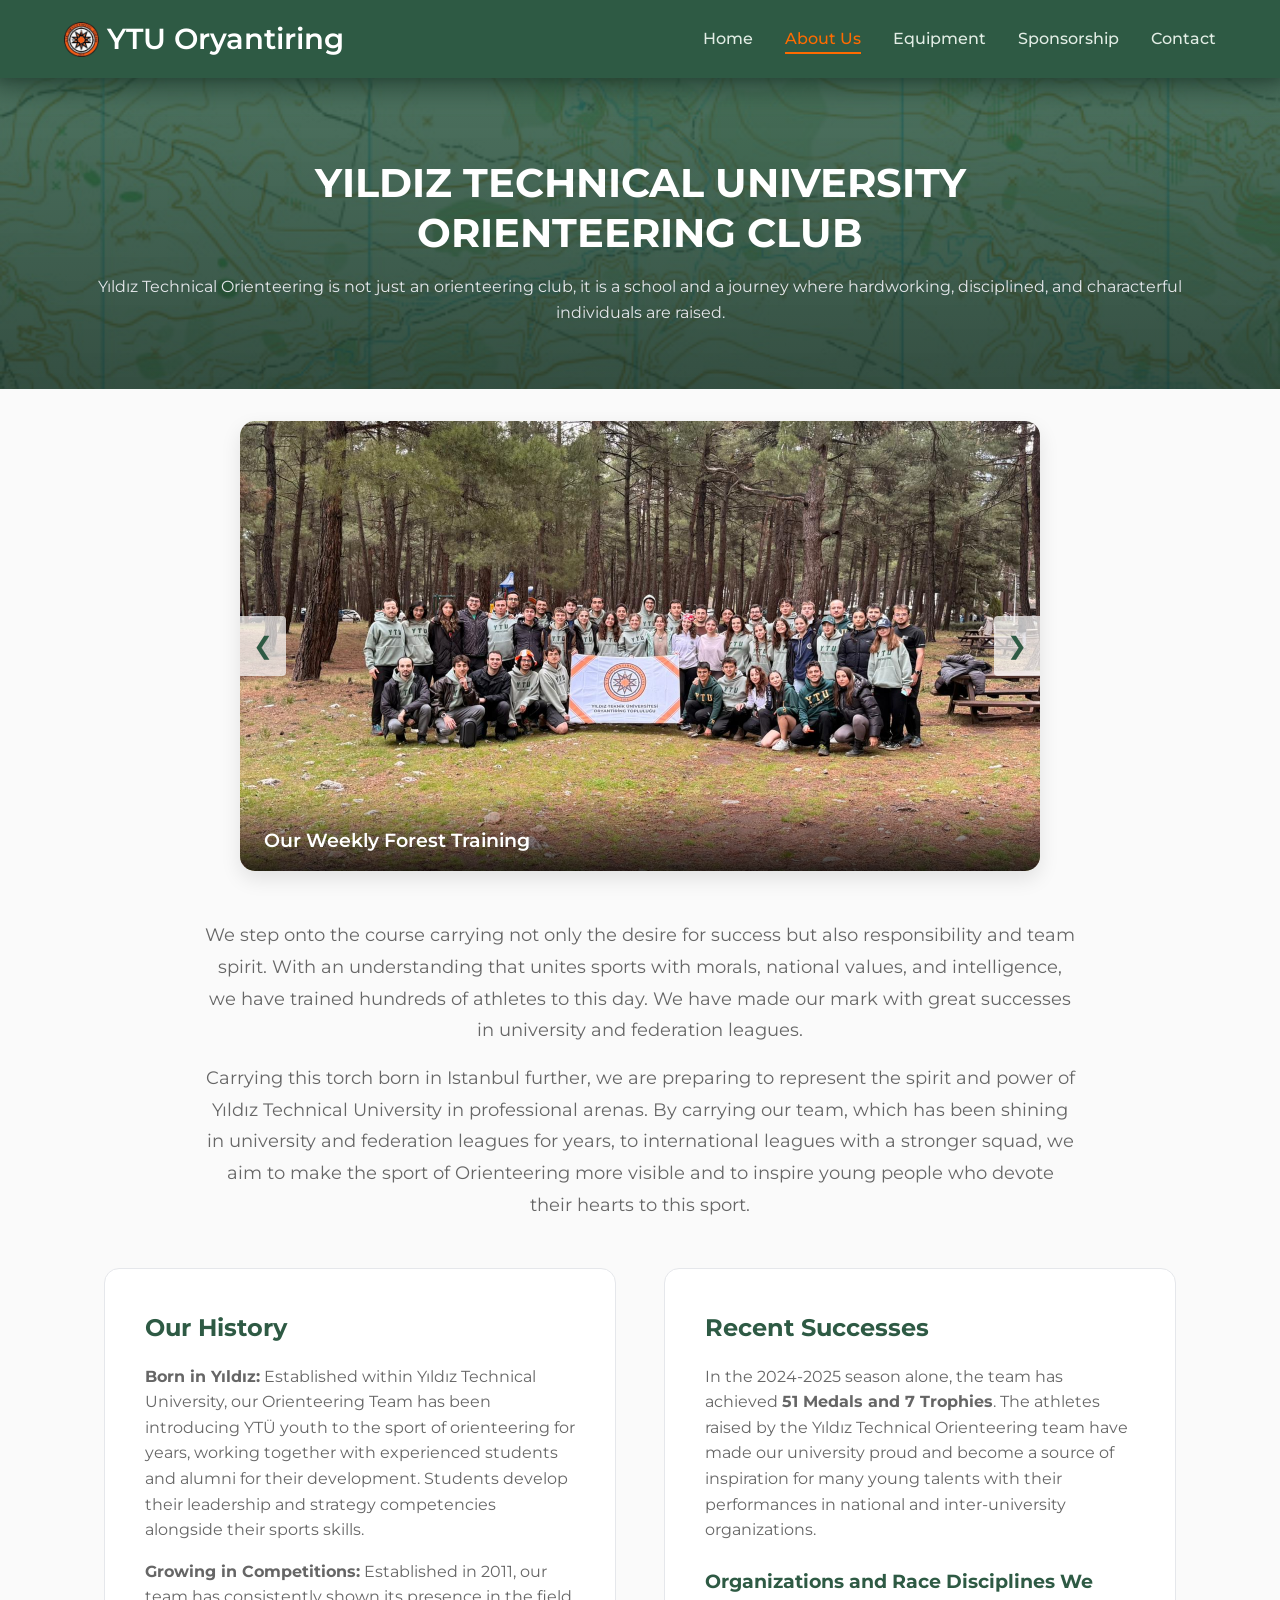
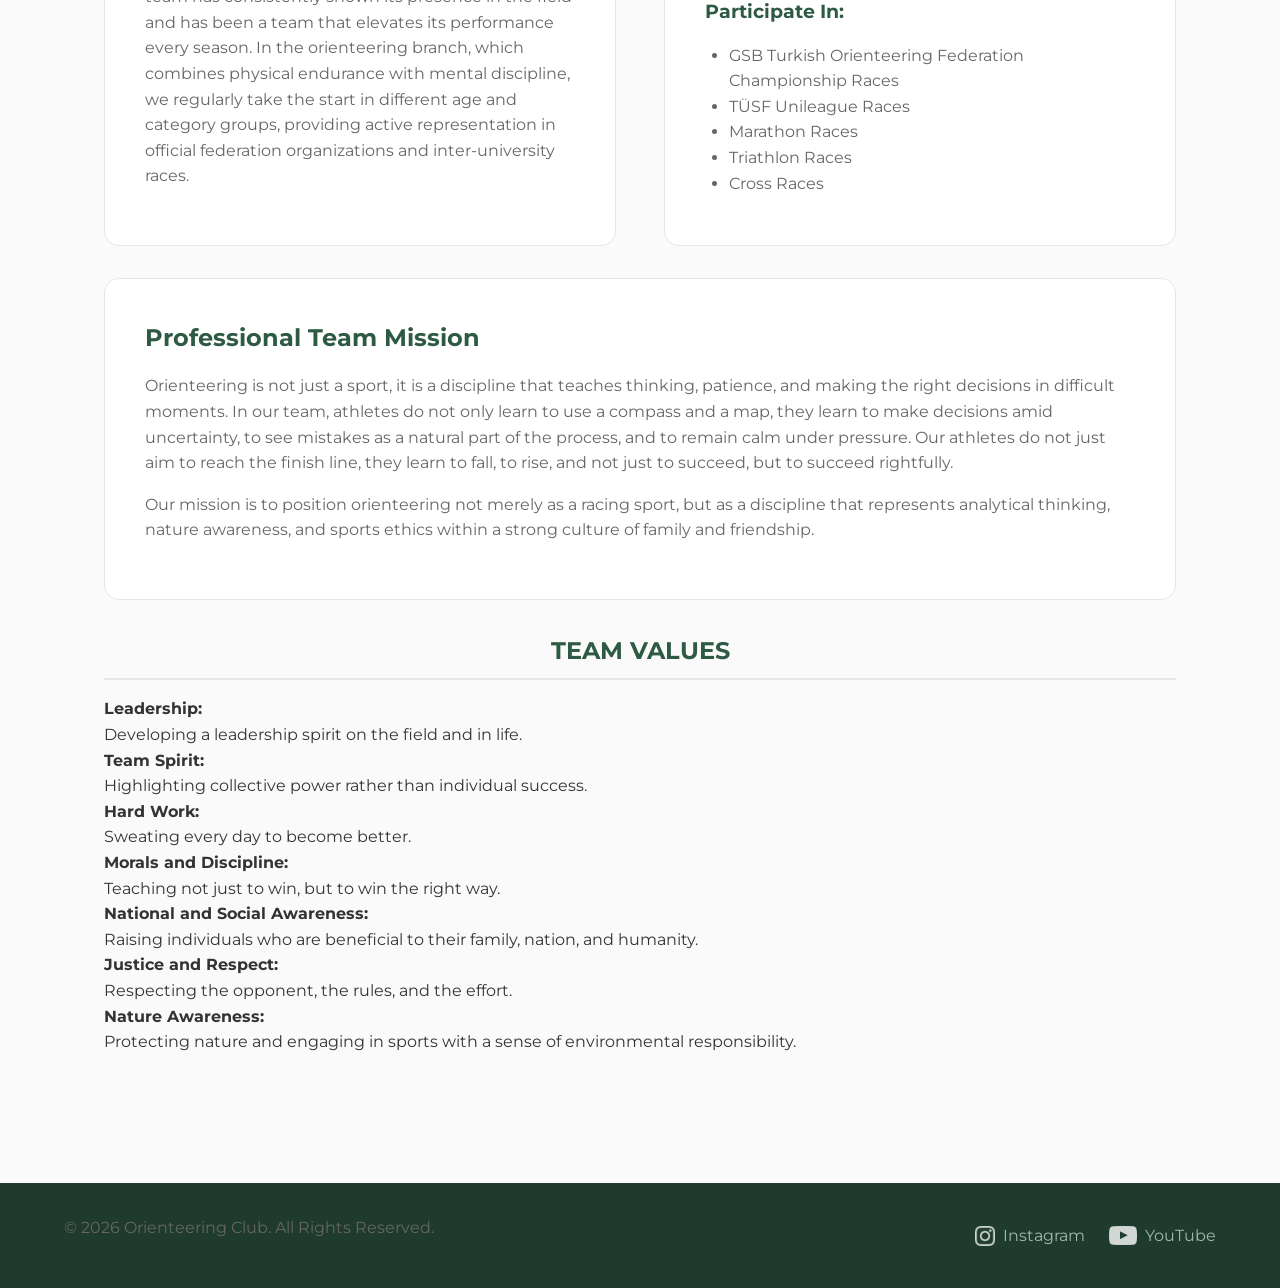
==== commit 92788b8e: "final banget ini" ====
--- a/about.html
+++ b/about.html
@@ -15,9 +15,9 @@
 
     <main id="main-content">
       <section class="about-header">
-        <h1>Yıldız Technical University Orienteering Community</h1>
+        <h1>Yıldız Technical University <br> Orienteering Club</h1>
         <p>
-          Yıldız Technical Orienteering is not just an orienteering team, it is
+          Yıldız Technical Orienteering is not just an orienteering club, it is
           a school and a journey where hardworking, disciplined, and
           characterful individuals are raised.
         </p>
@@ -159,35 +159,42 @@
 
       <section class="team-values">
         <h2 class="section-border-title">Team Values</h2>
-        <ul class="nested-list-container">
-          <li>
-            <strong>Leadership:</strong> Developing a leadership spirit on the
+        <dl class="definition-list-container">
+          <dt>
+            <strong>Leadership:</strong> </dt>
+            <dd>Developing a leadership spirit on the
             field and in life.
-          </li>
-          <li>
-            <strong>Team Spirit:</strong> Highlighting collective power rather
+          </dd>
+          <dt>
+            <strong>Team Spirit:</strong> </dt>
+            <dd>Highlighting collective power rather
             than individual success.
-          </li>
-          <li>
-            <strong>Hard Work:</strong> Sweating every day to become better.
-          </li>
-          <li>
-            <strong>Morals and Discipline:</strong> Teaching not just to win,
+          </dd>
+          <dt>
+            <strong>Hard Work:</strong> </dt>
+            <dd>Sweating every day to become better.
+          </dd>
+          <dt>
+            <strong>Morals and Discipline:</strong> </dt>
+            <dd>Teaching not just to win,
             but to win the right way.
-          </li>
-          <li>
-            <strong>National and Social Awareness:</strong> Raising individuals
+          </dd>
+          <dt>
+            <strong>National and Social Awareness:</strong> </dt>
+            <dd>Raising individuals
             who are beneficial to their family, nation, and humanity.
-          </li>
-          <li>
-            <strong>Justice and Respect:</strong> Respecting the opponent, the
+          </dd>
+          <dt>
+            <strong>Justice and Respect:</strong> </dt>
+            <dd>Respecting the opponent, the
             rules, and the effort.
-          </li>
-          <li>
-            <strong>Nature Awareness:</strong> Protecting nature and engaging in
+          </dd>
+          <dt>
+            <strong>Nature Awareness:</strong> </dt>
+            <dd>Protecting nature and engaging in
             sports with a sense of environmental responsibility.
-          </li>
-        </ul>
+          </dd>
+        </dl>
       </section>
     </main>
 
--- a/css/style.css
+++ b/css/style.css
@@ -1,4 +1,5 @@
-/*GENERAL VARIABEL*/
+@import url("https://fonts.googleapis.com/css2?family=Montserrat:ital,wght@0,300;0,400;0,500;0,600;0,700;1,400&display=swap");
+
 :root {
   --primary-color: #2e5a44;
   --primary-dark: #1e3b2d;
@@ -10,7 +11,7 @@
   --text-muted: #666666;
   --border-color: #e5e7eb;
 
-  --font-main: "Inter", system-ui, -apple-system, sans-serif;
+  --font-main: "Montserrat", system-ui, -apple-system, sans-serif;
   --border-radius: 15px;
   --transition-speed: 0.3s;
   --max-width: 1200px;
@@ -37,7 +38,10 @@
   padding-bottom: 4rem;
 }
 
-h1, h2, h3, h4 {
+h1,
+h2,
+h3,
+h4 {
   color: var(--primary-color);
   margin-bottom: 1rem;
   font-weight: 700;
@@ -48,7 +52,7 @@
   color: var(--text-muted);
 }
 
-/* BUTTONS */
+/* BUTTONS & TEXT */
 .btn {
   display: inline-block;
   padding: 0.8rem 1.6rem;
@@ -56,7 +60,9 @@
   font-weight: 600;
   text-decoration: none;
   border-radius: var(--border-radius);
-  transition: background var(--transition-speed), transform var(--transition-speed);
+  transition:
+    background var(--transition-speed),
+    transform var(--transition-speed);
   cursor: pointer;
   border: none;
   text-align: center;
@@ -66,65 +72,66 @@
   background-color: var(--accent-color);
   color: white;
 }
-
 .btn-primary:hover {
   background-color: var(--accent-hover);
   transform: translateY(-2px);
 }
-
 .btn-secondary {
   background-color: transparent;
   color: white;
   border: 2px solid white;
   margin-left: 1rem;
 }
-
 .btn-secondary:hover {
   background-color: white;
   color: var(--primary-color);
   transform: translateY(-2px);
 }
-
 .btn-full {
   width: 100%;
 }
-
 .btn-large {
   padding: 1rem 2rem;
   font-size: 1.1rem;
 }
 
-/* GLOBAL HEADERS & TYPOGRAPHY */
 .about-header,
-.education-header,
 .tools-intro,
-.events-header,
-.gallery-header,
 .membership-header,
 .contact-header {
   text-align: center;
   padding: 5rem 5% 3rem;
   background: linear-gradient(135deg, #f0f4f1 0%, #e2ede5 100%);
   margin-bottom: 2rem;
+  background:
+    linear-gradient(rgba(46, 90, 68, 0.85), rgba(30, 59, 45, 0.9)),
+    url("../assets/images/main-background.jpg") no-repeat center / cover;
 }
 
 .about-header h1,
-.education-header h1,
 .tools-intro h1,
-.events-header h1,
-.gallery-header h1,
 .membership-header h1,
 .contact-header h1 {
   font-size: 2.5rem;
-}
-
+  text-transform: uppercase;
+  color: white;
+  line-height: 125%;
+}
+
+.about-header p,
+.tools-intro p,
+.membership-header p,
+.contact-header p {
+  color: var(--border-color);
+}
 .section-border-title {
   color: var(--primary-color);
   border-bottom: 2px solid var(--border-color);
   padding-bottom: 0.5rem;
   font-size: 1.5rem;
-}
-
+  text-align: center;
+  text-transform: uppercase;
+}
 .page-intro {
   max-width: 1000px;
   margin: 0 auto 3rem;
@@ -134,11 +141,12 @@
   line-height: 1.8;
 }
 
-/* NAVBAR */
+/* HEADERS & NAVBAR */
 #global-header {
   position: sticky;
   top: 0;
   z-index: 1000;
+  box-shadow: 0px -5px 30px 10px var(--primary-dark);
 }
 
 header {
@@ -153,8 +161,8 @@
 .navbar-logo a {
   color: white;
   text-decoration: none;
-  font-size: 1.5rem;
-  font-weight: bold;
+  font-size: 1.8rem;
+  font-weight: 600;
   display: flex;
   align-items: center;
   gap: 0.5rem;
@@ -163,13 +171,11 @@
 .nav-logo-img {
   width: 35px;
 }
-
 .nav-links {
   list-style: none;
   display: flex;
   gap: 2rem;
 }
-
 .nav-links a {
   color: #e2ede5;
   text-decoration: none;
@@ -177,7 +183,6 @@
   font-size: 1rem;
   transition: color var(--transition-speed);
 }
-
 .nav-links a:hover {
   color: var(--accent-color);
 }
@@ -188,7 +193,6 @@
   border: none;
   cursor: pointer;
 }
-
 .hamburger-menu span {
   display: block;
   width: 25px;
@@ -198,9 +202,10 @@
   transition: var(--transition-speed);
 }
 
-/* HOME PAGE (index.html) */
+/* HERO & FEATURES */
 .hero-section {
-  background: linear-gradient(rgba(46, 90, 68, 0.85), rgba(30, 59, 45, 0.9)),
+  background:
+    linear-gradient(rgba(46, 90, 68, 0.85), rgba(30, 59, 45, 0.9)),
     url("../assets/images/main-background.jpg") no-repeat center / cover;
   color: white;
   padding: 8rem 5%;
@@ -211,13 +216,11 @@
   max-width: var(--max-width);
   margin: 0 auto;
 }
-
 .hero-content h1 {
   color: white;
   font-size: 3rem;
   margin-bottom: 1.5rem;
 }
-
 .hero-content p {
   color: #d1e2d8;
   font-size: 1.2rem;
@@ -231,11 +234,21 @@
   padding: 0 5%;
   text-align: center;
 }
-
 .features-container {
   display: flex;
   gap: 2rem;
   margin-top: 2.5rem;
+}
+
+.features-section h2 {
+  font-size: 200%;
+  text-decoration: double;
+  text-transform: uppercase;
+}
+
+.feature-card h3 {
+  font-size: 150%;
+  font-style: italic;
 }
 
 .feature-card {
@@ -247,7 +260,13 @@
   border: 1px solid var(--border-color);
 }
 
-/* ABOUT & SPONSORSHIP (Flexbox & Lists) */
+.feature-card:hover {
+  box-shadow: 0px 0px 15px 0px var(--text-color);
+  position: sticky;
+  transform: translateY(-2px);
+}
+
+/* LAYOUTS, IMAGE SLIDER, & FORMS */
 .vision-mission,
 .contact-container {
   max-width: var(--max-width);
@@ -256,7 +275,6 @@
   display: flex;
   gap: 3rem;
 }
-
 .vision,
 .mission {
   background: var(--surface-color);
@@ -265,54 +283,50 @@
   flex: 1;
   border: 1px solid var(--border-color);
 }
-
 .vision-full {
   flex: 100%;
 }
-
 .org-list-title {
   margin-top: 1.5rem;
   color: var(--primary-color);
 }
-
 .org-list {
   margin-left: 1.5rem;
   line-height: 1.6;
   color: var(--text-muted);
 }
-
 .team-values {
   max-width: 1200px;
   margin: 0 auto 4rem;
   padding: 0 5%;
 }
-
 .nested-list-container {
   margin-top: 1.5rem;
 }
-
 .nested-list-container li {
   margin-bottom: 0.5rem;
+  list-style-type: "\2713";
+}
+
+.definition-list-container {
+  margin-bottom: 0.5rem;
 }
 
 .cta-container-bottom {
   margin-bottom: 4rem;
   text-align: center;
 }
-
 .cta-text {
   margin-bottom: 1rem;
   font-weight: 600;
   color: var(--primary-color);
 }
 
-/* IMAGE SLIDER COMPONENT */
 .club-gallery {
   max-width: var(--max-width);
   margin: 0 auto 3rem;
   padding: 0 5%;
 }
-
 .slider-container {
   position: relative;
   max-width: 800px;
@@ -321,25 +335,21 @@
   border-radius: var(--border-radius);
   box-shadow: 0 8px 20px rgba(0, 0, 0, 0.1);
 }
-
 .slider-wrapper {
   display: flex;
   width: 500%;
   transition: transform 0.6s cubic-bezier(0.25, 1, 0.5, 1);
 }
-
 .slide {
   width: 25%;
   position: relative;
   height: 450px;
 }
-
 .slide img {
   width: 100%;
   height: 100%;
   object-fit: cover;
 }
-
 .slide-caption {
   position: absolute;
   bottom: 0;
@@ -352,7 +362,6 @@
   font-weight: 600;
   text-align: left;
 }
-
 .slider-btn {
   position: absolute;
   top: 50%;
@@ -364,24 +373,27 @@
   padding: 1rem 0.8rem;
   cursor: pointer;
   border-radius: 0 4px 4px 0;
-  transition: background-color var(--transition-speed), color var(--transition-speed);
+  transition:
+    background-color var(--transition-speed),
+    color var(--transition-speed);
   z-index: 10;
 }
-
 .slider-btn:hover {
   background-color: var(--primary-color);
   color: white;
 }
-
-.btn-left { left: 0; }
-.btn-right { right: 0; border-radius: 4px 0 0 4px; }
-
-/* FORMS, CONTACT & CONFIRMATION */
+.btn-left {
+  left: 0;
+}
+.btn-right {
+  right: 0;
+  border-radius: 4px 0 0 4px;
+}
+
 .contact-info,
 .contact-form-placeholder {
   flex: 1;
 }
-
 .contact-form-placeholder,
 .contact-info-card {
   background-color: var(--surface-color);
@@ -390,32 +402,50 @@
   border: 1px solid var(--border-color);
   box-shadow: 0 4px 6px rgba(0, 0, 0, 0.02);
 }
-
 .contact-info {
   display: flex;
   flex-direction: column;
 }
-
+.developer-info {
+  margin-top: 2rem;
+}
+.developer-info-card {
+  background-color: var(--surface-color);
+  padding: 2.5rem;
+  border-radius: var(--border-radius);
+  border: 1px solid var(--border-color);
+  box-shadow: 0 4px 6px rgba(0, 0, 0, 0.02);
+}
+.dev-list-container {
+  padding-left: 1.2rem;
+  line-height: 2;
+}
+.developer-item {
+  color: var(--text-color);
+  font-size: 1rem;
+  font-weight: 500;
+  margin-bottom: 0.5rem;
+  transition: color var(--transition-speed);
+}
+.developer-item:hover {
+  color: var(--primary-color);
+}
 .contact-form-title {
   margin-bottom: 0.5rem;
 }
-
 .contact-form-desc {
   margin-bottom: 1.5rem;
   font-size: 0.95rem;
 }
-
 .form-group {
   margin-bottom: 1.5rem;
 }
-
 .form-group label {
   display: block;
   margin-bottom: 0.5rem;
   font-weight: 600;
   font-size: 0.95rem;
 }
-
 .form-group input,
 .form-group textarea {
   width: 100%;
@@ -426,34 +456,28 @@
   font-size: 1rem;
   transition: border-color var(--transition-speed);
 }
-
 .form-group input:focus,
 .form-group textarea:focus {
   outline: none;
   border-color: var(--primary-color);
 }
-
 .contact-list {
   list-style: none;
   padding: 0;
   line-height: 2;
 }
-
 .contact-link {
   color: var(--text-color);
   text-decoration: none;
   transition: color 0.3s;
 }
-
 .contact-link:hover {
   color: var(--accent-color);
 }
-
 .map-container {
   margin-top: 2rem;
   flex-grow: 1;
 }
-
 .map-iframe {
   border: 0;
   border-radius: 8px;
@@ -474,12 +498,17 @@
   border: 1px solid var(--border-color);
 }
 
+.thank-you-section:hover {
+  box-shadow: 0px 0px 15px 0px var(--primary-dark);
+  position: sticky;
+  transform: translateY(-2px);
+}
+
 .thank-you-title {
   color: var(--primary-color);
   font-size: 2.5rem;
   margin-bottom: 1rem;
 }
-
 .thank-you-desc {
   font-size: 1.1rem;
   color: var(--text-muted);
@@ -487,48 +516,42 @@
   line-height: 1.6;
 }
 
-/* INTERACTIVE EQUIPMENT TABLE */
+/* EQUIPMENT TABLE MODULAR SLIDE-DOWN ANIMATION */
 .equipment-table-container {
   max-width: 900px;
   margin: 0 auto 4rem;
   padding: 0 5%;
   overflow-x: auto;
 }
-
 .equipment-table {
   width: 100%;
   border-collapse: collapse;
   background-color: var(--surface-color);
-  box-shadow: 0 4px 6px rgba(0,0,0,0.05);
+  box-shadow: 0 4px 6px rgba(0, 0, 0, 0.05);
   border-radius: var(--border-radius);
   overflow: hidden;
 }
-
 .equipment-table th {
   background-color: var(--primary-dark);
   color: white;
   padding: 1.2rem;
   text-align: left;
 }
-
 .equipment-table td {
   padding: 1rem;
   border-bottom: 1px solid var(--border-color);
   vertical-align: middle;
 }
-
 .category-header {
   text-transform: uppercase;
   text-align: center;
-  background-color: #E2EDE5;
+  background-color: #e2ede5;
   font-weight: bold;
   color: var(--primary-color);
 }
-
 .category-header h2 {
   margin: 0;
 }
-
 .eq-img {
   width: 100px;
   height: 100px;
@@ -536,19 +559,44 @@
   border-radius: 4px;
   border: 1px solid var(--border-color);
 }
-
 .eq-title {
   font-weight: 600;
   font-size: 1.1rem;
   color: var(--text-color);
 }
 
-.eq-desc {
-  background-color: #F9FAFB;
+.table-content-animation {
+  display: none;
+}
+.table-content-animation.open {
+  display: table-row;
+}
+.eq-desc-td {
+  padding: 0 !important;
+  border-bottom: 1px solid var(--border-color);
+}
+
+.content-wrapper {
+  max-height: 0;
+  overflow: hidden;
+  transition: max-height 0.4s cubic-bezier(0.25, 1, 0.5, 1);
+  background-color: #f9fafb;
   color: var(--text-muted);
   font-size: 0.95rem;
-  padding: 1.5rem !important;
   border-left: 4px solid var(--accent-color);
+  padding: 0 1.5rem;
+  width: 100%;
+}
+
+.table-content-animation.open .content-wrapper {
+  padding-top: 1.5rem;
+  padding-bottom: 1.5rem;
+}
+.collapsible {
+  cursor: pointer;
+}
+.item-row:hover {
+  background-color: #f7faf8;
 }
 
 .toggle-btn {
@@ -557,22 +605,24 @@
   font-size: 0.9rem;
   margin: 0;
   color: var(--primary-color);
-  border-color: var(--primary-color);
-}
-
-.toggle-btn.btn-active {
+  background-color: transparent;
+  border: 2px solid var(--primary-color);
+  border-radius: var(--border-radius);
+  cursor: pointer;
+  transition: all var(--transition-speed);
+}
+.collapsible.active .toggle-btn {
   background-color: var(--primary-color);
   color: white;
 }
 
-/* GLOBAL FOOTER */
+/* GLOBAL FOOTER & RESPONSIVE DESIGN (MEDIA QUERIES) */
 footer {
   background-color: var(--primary-dark);
-  color: #A3B8AD;
+  color: #a3b8ad;
   padding: 2rem 5%;
   margin-top: auto;
 }
-
 .footer-content {
   max-width: var(--max-width);
   margin: 0 auto;
@@ -580,25 +630,21 @@
   justify-content: space-between;
   align-items: center;
 }
-
 .social-media {
   display: flex;
   gap: 1.5rem;
 }
-
 .social-media a {
-  color: #A3B8AD;
+  color: #a3b8ad;
   text-decoration: none;
   transition: color var(--transition-speed);
-  display: inline-flex;  
+  display: inline-flex;
   align-items: center;
   gap: 0.5rem;
 }
-
 .social-media a:hover {
   color: white;
 }
-
 .footer-icon {
   height: 20px;
   width: auto;
@@ -606,20 +652,18 @@
   opacity: 0.8;
   transition: opacity var(--transition-speed);
 }
-
 .social-media a:hover .footer-icon {
   opacity: 1;
 }
 
-/* RESPONSIVE DESIGN (Media Queries) */
 @media screen and (max-width: 768px) {
   .nav-links {
     position: fixed;
     right: 0;
-    top: 0;             
-    height: 100vh;      
-    padding-top: 100px; 
-    z-index: -1;        
+    top: 0;
+    height: 100vh;
+    padding-top: 100px;
+    z-index: -1;
     background-color: var(--primary-color);
     flex-direction: column;
     align-items: center;
@@ -629,15 +673,12 @@
     box-shadow: -5px 0 15px rgba(0, 0, 0, 0.1);
   }
 
-
   .hamburger-menu {
     display: block;
   }
-
   .nav-links.nav-active {
     transform: translateX(0%);
   }
-
   .features-container,
   .vision-mission,
   .contact-container {
@@ -645,43 +686,39 @@
     gap: 1.5rem;
   }
 
+  .vision-mission h2 {
+    font-style: italic;
+  }
+
   .footer-content {
     flex-direction: column;
     gap: 1rem;
     text-align: center;
   }
-
   .hero-content h1 {
     font-size: 2rem;
   }
-
   .about-header h1,
-  .education-header h1,
   .tools-intro h1 {
     font-size: 1.8rem;
   }
-
   .btn-secondary {
     margin-left: 0;
     margin-top: 1rem;
     width: 100%;
   }
-
   .hero-content .btn {
     width: 100%;
   }
-
   .slide {
     height: 280px;
   }
-
   .slide-caption {
     font-size: 1rem;
     padding: 1rem;
   }
-
   .slider-btn {
     padding: 0.6rem 0.4rem;
     font-size: 1.2rem;
   }
-}+}
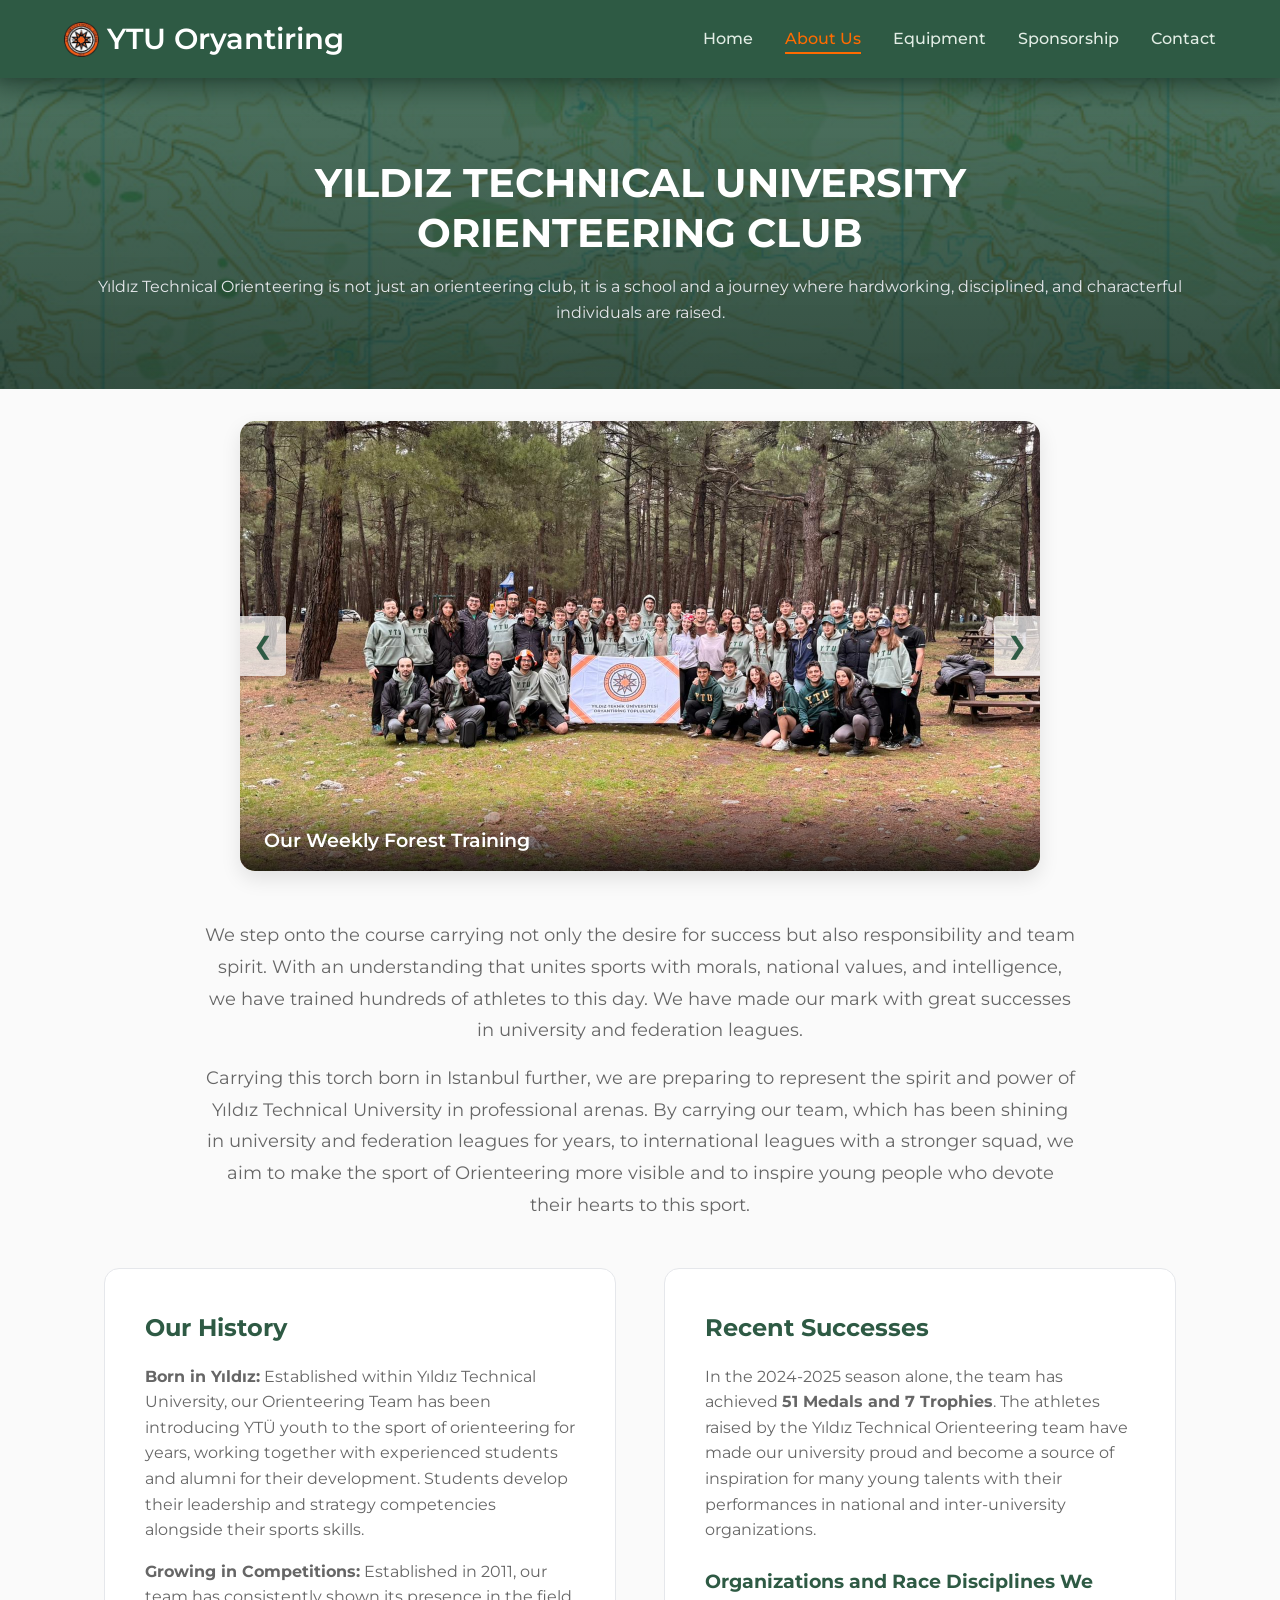
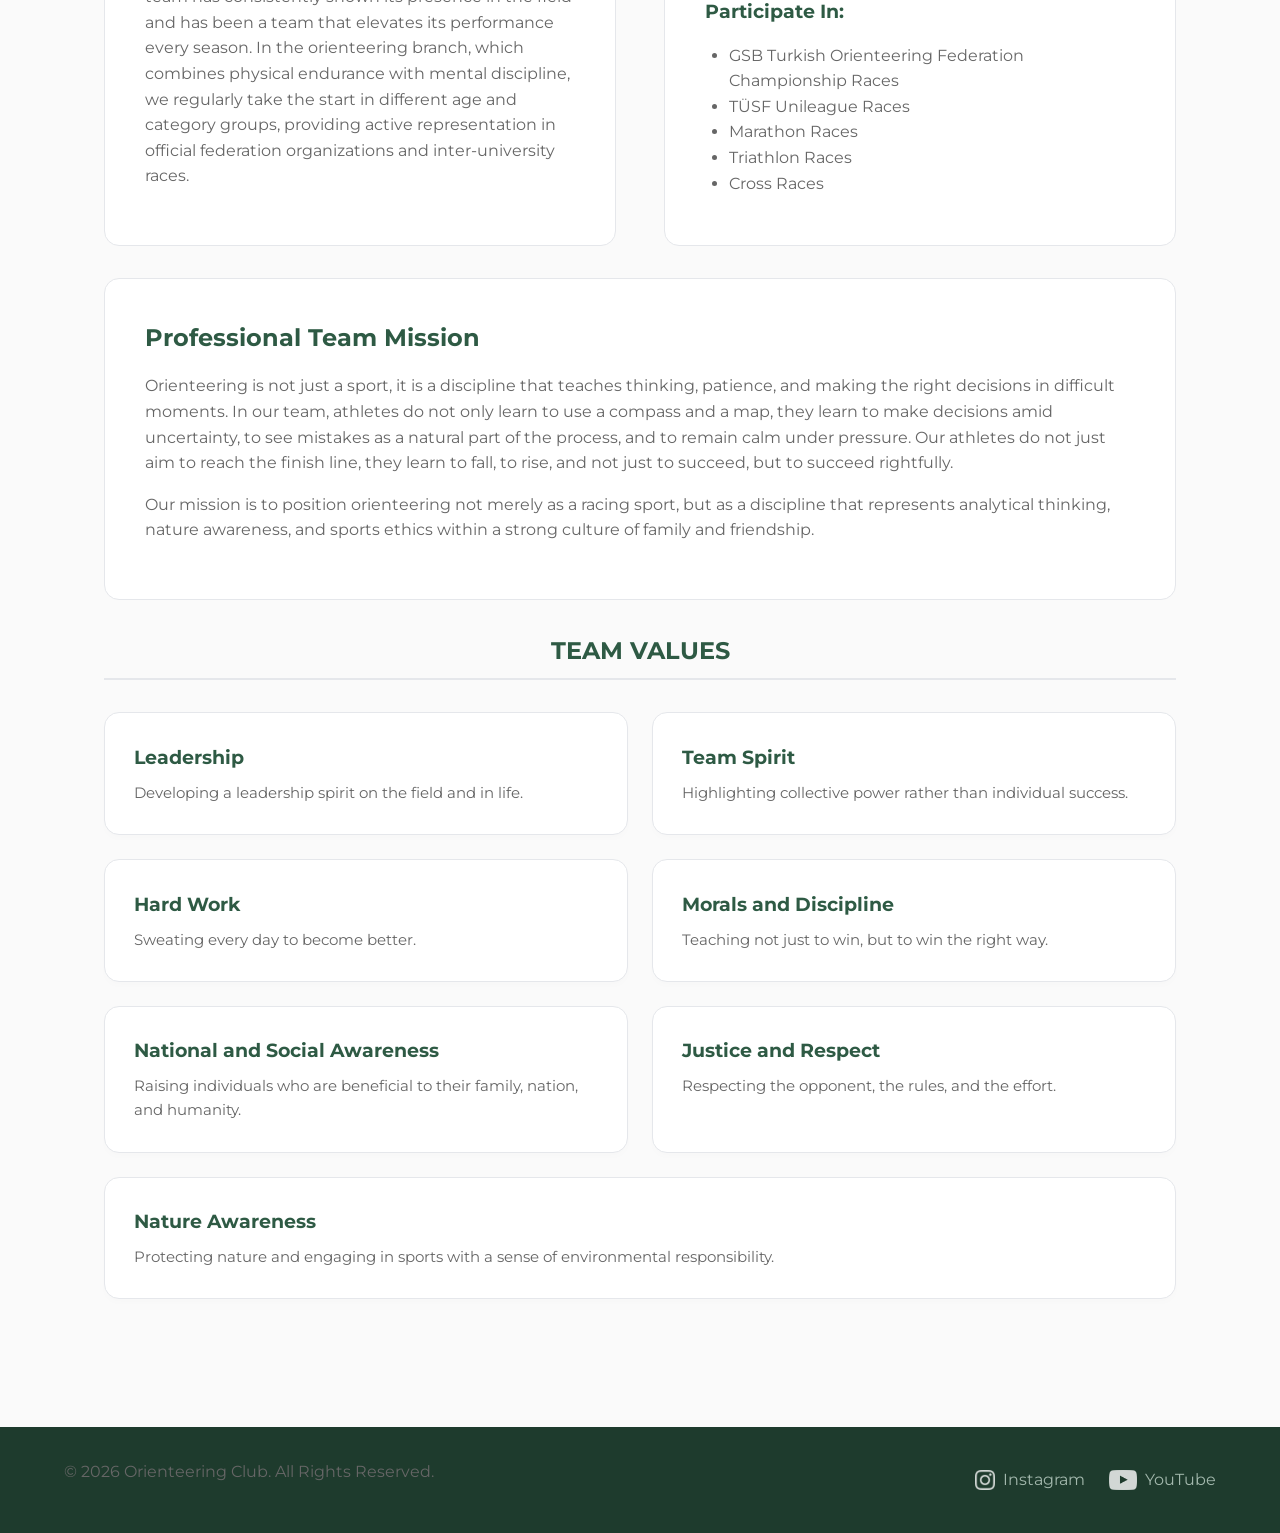
==== commit 51b95e71: "birsey kaldi" ====
--- a/about.html
+++ b/about.html
@@ -158,44 +158,47 @@
       </section>
 
       <section class="team-values">
-        <h2 class="section-border-title">Team Values</h2>
-        <dl class="definition-list-container">
-          <dt>
-            <strong>Leadership:</strong> </dt>
-            <dd>Developing a leadership spirit on the
-            field and in life.
-          </dd>
-          <dt>
-            <strong>Team Spirit:</strong> </dt>
-            <dd>Highlighting collective power rather
-            than individual success.
-          </dd>
-          <dt>
-            <strong>Hard Work:</strong> </dt>
-            <dd>Sweating every day to become better.
-          </dd>
-          <dt>
-            <strong>Morals and Discipline:</strong> </dt>
-            <dd>Teaching not just to win,
-            but to win the right way.
-          </dd>
-          <dt>
-            <strong>National and Social Awareness:</strong> </dt>
-            <dd>Raising individuals
-            who are beneficial to their family, nation, and humanity.
-          </dd>
-          <dt>
-            <strong>Justice and Respect:</strong> </dt>
-            <dd>Respecting the opponent, the
-            rules, and the effort.
-          </dd>
-          <dt>
-            <strong>Nature Awareness:</strong> </dt>
-            <dd>Protecting nature and engaging in
-            sports with a sense of environmental responsibility.
-          </dd>
-        </dl>
-      </section>
+            <h2 class="section-border-title">Team Values</h2>
+            
+            <dl class="definition-list-container">
+                <div class="dl-group">
+                    <dt><strong>Leadership</strong></dt>
+                    <dd>Developing a leadership spirit on the field and in life.</dd>
+                </div>
+
+                <div class="dl-group">
+                    <dt><strong>Team Spirit</strong></dt>
+                    <dd>Highlighting collective power rather than individual success.</dd>
+                </div>
+
+                <div class="dl-group">
+                    <dt><strong>Hard Work</strong></dt>
+                    <dd>Sweating every day to become better.</dd>
+                </div>
+
+                <div class="dl-group">
+                    <dt><strong>Morals and Discipline</strong></dt>
+                    <dd>Teaching not just to win, but to win the right way.</dd>
+                </div>
+
+                <div class="dl-group">
+                    <dt><strong>National and Social Awareness</strong></dt>
+                    <dd>Raising individuals who are beneficial to their family, nation, and humanity.</dd>
+                </div>
+
+                <div class="dl-group">
+                    <dt><strong>Justice and Respect</strong></dt>
+                    <dd>Respecting the opponent, the rules, and the effort.</dd>
+                </div>
+
+                <div class="dl-group">
+                    <div class="dl-group-inner-full">
+                        <dt><strong>Nature Awareness</strong></dt>
+                        <dd>Protecting nature and engaging in sports with a sense of environmental responsibility.</dd>
+                    </div>
+                </div>
+            </dl>
+        </section>
     </main>
 
     <div id="global-footer"></div>
--- a/css/style.css
+++ b/css/style.css
@@ -300,17 +300,56 @@
   margin: 0 auto 4rem;
   padding: 0 5%;
 }
-.nested-list-container {
-  margin-top: 1.5rem;
-}
-.nested-list-container li {
+
+.definition-list-container {
+  margin-top: 2rem;
+  display: grid;
+  grid-template-columns: repeat(auto-fit, minmax(450px, 1fr));
+  gap: 1.5rem;
+}
+
+.dl-group {
+  background-color: var(--surface-color);
+  padding: 1.8rem;
+  border-radius: var(--border-radius);
+  border: 1px solid var(--border-color);
+  box-shadow: 0 4px 6px rgba(0, 0, 0, 0.01);
+  transition: transform var(--transition-speed), box-shadow var(--transition-speed);
+}
+
+.dl-group:hover {
+  transform: translateY(-3px);
+  box-shadow: 0 6px 12px rgba(46, 90, 68, 0.05);
+  border-color: #e2ede5;
+}
+
+.definition-list-container dt {
+  font-size: 1.2rem;
+  color: var(--primary-color);
   margin-bottom: 0.5rem;
-  list-style-type: "\2713";
-}
-
-.definition-list-container {
-  margin-bottom: 0.5rem;
-}
+}
+
+.definition-list-container dd {
+  color: var(--text-muted);
+  font-size: 0.95rem;
+  margin-left: 0;
+}
+
+.dl-group:last-child {
+  grid-column: 1 / -1;
+}
+
+@media screen and (max-width: 768px) {
+  .definition-list-container {
+    grid-template-columns: 1fr; 
+    gap: 1rem;
+  }
+  
+  .dl-group {
+    padding: 1.2rem;
+  }
+}
+
 
 .cta-container-bottom {
   margin-bottom: 4rem;
@@ -407,8 +446,24 @@
   flex-direction: column;
 }
 .developer-info {
-  margin-top: 2rem;
-}
+  max-width: var(--max-width);
+  margin: 0 auto 4rem;
+  padding: 0 5%;
+  width: 100%;
+}
+
+.developer-info-card:hover {
+  box-shadow: 0px 0px 15px 0px var(--text-color);
+  position: sticky;
+  transform: translateY(-2px);
+}
+
+.developer-info h3 {
+  text-transform: uppercase;
+  text-align: center;
+  font-size: 150%;
+}
+
 .developer-info-card {
   background-color: var(--surface-color);
   padding: 2.5rem;
@@ -416,20 +471,21 @@
   border: 1px solid var(--border-color);
   box-shadow: 0 4px 6px rgba(0, 0, 0, 0.02);
 }
+
 .dev-list-container {
   padding-left: 1.2rem;
   line-height: 2;
 }
-.developer-item {
+
+.developer-item ol {
+  list-style: upper-roman;
   color: var(--text-color);
   font-size: 1rem;
   font-weight: 500;
   margin-bottom: 0.5rem;
   transition: color var(--transition-speed);
 }
-.developer-item:hover {
-  color: var(--primary-color);
-}
+
 .contact-form-title {
   margin-bottom: 0.5rem;
 }
